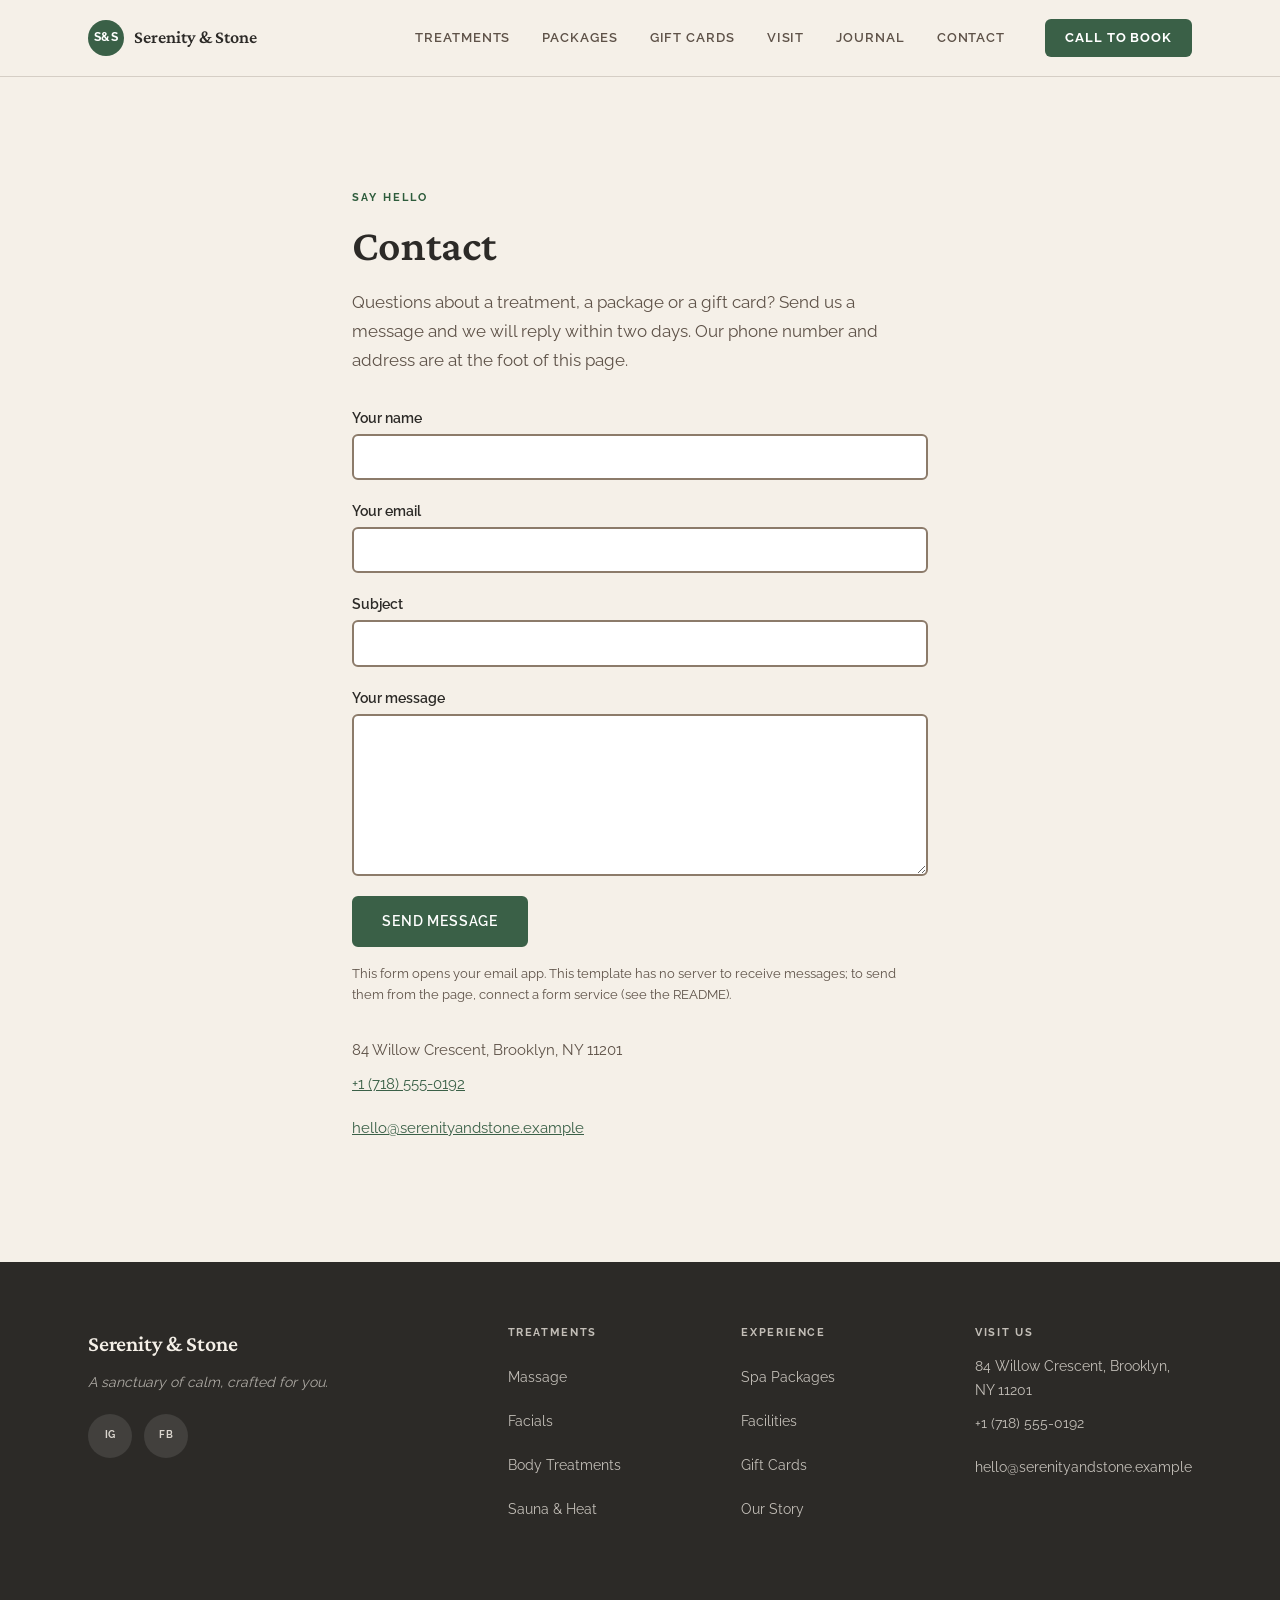
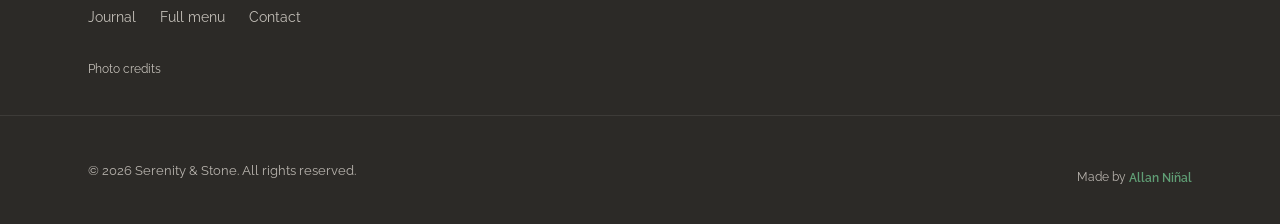
==== contact/index.html @ 5a9118f3 "Eucalyptus HTML edition 1.0.0 Co-Authored-By: Claude Sonnet 5.5 <noreply@anthropic.com> Claude-Sessi" ====
<!DOCTYPE html><html lang="en" class="scroll-smooth"> <head><meta charset="utf-8"><meta name="viewport" content="width=device-width, initial-scale=1, viewport-fit=cover"><meta name="theme-color" content="#7A9E87"><title>Contact — Serenity &amp; Stone</title><meta name="description" content="Write to Serenity &#38; Stone: a treatment, a package or a gift card."><link rel="canonical" href="https://example.com/contact/"><meta name="robots" content="index, follow"><meta name="author" content="Serenity &#38; Stone"><!-- Open Graph --><meta property="og:title" content="Contact — Serenity &#38; Stone"><meta property="og:description" content="Write to Serenity &#38; Stone: a treatment, a package or a gift card."><meta property="og:url" content="https://example.com/contact/"><meta property="og:type" content="website"><meta property="og:site_name" content="Serenity &#38; Stone — Day Spa, Brooklyn NY"><meta property="og:locale" content="en_US"><meta property="og:image" content="https://example.com/og-image.png"><meta property="og:image:type" content="image/png"><meta property="og:image:width" content="1200"><meta property="og:image:height" content="630"><meta property="og:image:alt" content="Serenity &#38; Stone — Day Spa, Brooklyn NY"><!-- Twitter / X --><meta name="twitter:card" content="summary_large_image"><meta name="twitter:title" content="Contact — Serenity &#38; Stone"><meta name="twitter:description" content="Write to Serenity &#38; Stone: a treatment, a package or a gift card."><meta name="twitter:image" content="https://example.com/og-image.png"><link rel="icon" href="../favicon.svg" type="image/svg+xml"><link rel="apple-touch-icon" href="../favicon.svg"><script type="application/ld+json">{"@context":"https://schema.org","@type":["HealthAndBeautyBusiness","DaySpa"],"name":"Serenity & Stone","description":"A luxury day spa in Brooklyn: massage, facials, body treatments, infrared sauna and bespoke packages. Book your retreat by phone or email.","url":"https://example.com/","telephone":"+1 (718) 555-0192","email":"hello@serenityandstone.example","address":{"@type":"PostalAddress","streetAddress":"84 Willow Crescent","addressLocality":"Brooklyn","addressRegion":"NY","postalCode":"11201","addressCountry":"US"},"openingHoursSpecification":[{"@type":"OpeningHoursSpecification","dayOfWeek":["Tuesday","Wednesday"],"opens":"09:00","closes":"19:00"},{"@type":"OpeningHoursSpecification","dayOfWeek":["Thursday","Friday"],"opens":"09:00","closes":"20:00"},{"@type":"OpeningHoursSpecification","dayOfWeek":"Saturday","opens":"08:00","closes":"19:00"},{"@type":"OpeningHoursSpecification","dayOfWeek":"Sunday","opens":"09:00","closes":"18:00"}],"priceRange":"$$$","image":"https://example.com/og-image.png","sameAs":["https://www.instagram.com/","https://www.facebook.com/"]}</script><script type="application/ld+json">{"@context":"https://schema.org","@type":"Service","provider":{"@type":"DaySpa","name":"Serenity & Stone","url":"https://example.com/"},"serviceType":"Day Spa Services","hasOfferCatalog":{"@type":"OfferCatalog","name":"Spa Treatments & Packages","itemListElement":[{"@type":"OfferCatalog","name":"Massage","itemListElement":[{"@type":"Offer","itemOffered":{"@type":"Service","name":"Hot Stone Massage"},"price":"155","priceCurrency":"USD"},{"@type":"Offer","itemOffered":{"@type":"Service","name":"Couples Massage"},"price":"220","priceCurrency":"USD"}]},{"@type":"OfferCatalog","name":"Facials","itemListElement":[{"@type":"Offer","itemOffered":{"@type":"Service","name":"Signature Glow Facial"},"price":"115","priceCurrency":"USD"}]}]}}</script><script type="application/ld+json">{"@context":"https://schema.org","@type":"BreadcrumbList","itemListElement":[{"@type":"ListItem","position":1,"name":"Home","item":"https://example.com/"},{"@type":"ListItem","position":2,"name":"Contact","item":"https://example.com/contact/"}]}</script><link rel="stylesheet" href="../assets/index.DWOduGTS.css"></head> <body class="min-h-screen flex flex-col antialiased"> <header class="site-header" role="banner"> <div class="container-x header-inner"> <a href="../index.html" class="logo" aria-label="Serenity &#38; Stone — home"> <span class="logo-mark" aria-hidden="true">S&S</span> <span class="logo-name">Serenity &amp; Stone</span> </a> <nav aria-label="Main navigation" class="main-nav"> <ul role="list" class="nav-list"> <li> <a href="../index.html#treatments" class="nav-link">Treatments</a> </li><li> <a href="../index.html#packages" class="nav-link">Packages</a> </li><li> <a href="../index.html#gift-cards" class="nav-link">Gift Cards</a> </li><li> <a href="../index.html#location" class="nav-link">Visit</a> </li><li> <a href="../journal/index.html" class="nav-link">Journal</a> </li><li> <a href="./index.html" class="nav-link">Contact</a> </li> </ul> </nav> <a href="tel:+17185550192" class="btn-book">Call to Book</a> <!-- Phone: menu (no JavaScript) --> <details class="mobile-menu"> <summary aria-label="Menu">Menu</summary> <nav aria-label="Mobile navigation"> <a href="../index.html#treatments">Treatments</a><a href="../index.html#packages">Packages</a><a href="../index.html#gift-cards">Gift Cards</a><a href="../index.html#location">Visit</a><a href="../journal/index.html">Journal</a><a href="./index.html">Contact</a> <a href="tel:+17185550192" class="mobile-menu__cta">Call to Book</a> </nav> </details> </div> </header> <main id="main-content" class="flex-1" tabindex="-1">  <section class="section-pad" aria-labelledby="contact-heading"> <div class="container-x page-narrow"> <p class="eyebrow" style="margin-bottom:0.75rem;">Say hello</p> <h1 id="contact-heading" class="section-title" style="text-align:left;">Contact</h1> <p class="page-lede">Questions about a treatment, a package or a gift card? Send us a message and we will reply within two days. Our phone number and address are at the foot of this page.</p> <!--
        No back end. This form opens the visitor's email app, addressed to the
        address below. To send messages from the page itself, point `action` at a
        form service (Formspree, Formspark, Web3Forms, Netlify Forms...), remove
        enctype, and set method="post" as that service describes.
      --> <form action="mailto:hello@serenityandstone.example" method="post" enctype="text/plain" class="contact-form"> <label>Your name
<input type="text" name="name" required autocomplete="name" class="field"> </label> <label>Your email
<input type="email" name="email" required autocomplete="email" class="field"> </label> <label>Subject
<input type="text" name="subject" class="field"> </label> <label>Your message
<textarea name="message" rows="6" required class="field"></textarea> </label> <div><button type="submit" class="btn-primary">Send message</button></div> </form> <p class="page-note">
This form opens your email app. This template has no server to receive messages; to send them from the page, connect a form service (see the README).
</p> <address class="not-italic page-address"> 84 Willow Crescent, Brooklyn, NY 11201<br> <a href="tel:+17185550192" class="contact-link">+1 (718) 555-0192</a><br> <a href="mailto:hello@serenityandstone.example" class="contact-link">hello@serenityandstone.example</a> </address> </div> </section>  </main> <footer class="site-footer" role="contentinfo" data-astro-cid-gcn2mc3v> <div class="container-x footer-inner" data-astro-cid-gcn2mc3v> <div class="footer-brand" data-astro-cid-gcn2mc3v> <a href="../index.html" class="footer-logo" aria-label="Serenity &#38; Stone — home" data-astro-cid-gcn2mc3v> Serenity &amp; Stone </a> <p class="footer-tagline" data-astro-cid-gcn2mc3v>A sanctuary of calm, crafted for you.</p> <div class="footer-social" data-astro-cid-gcn2mc3v> <a href="https://www.instagram.com/" target="_blank" rel="noopener noreferrer" class="social-link" data-astro-cid-gcn2mc3v> <span aria-hidden="true" data-astro-cid-gcn2mc3v>IG</span> <span class="visually-hidden" data-astro-cid-gcn2mc3v>Instagram</span> </a> <a href="https://www.facebook.com/" target="_blank" rel="noopener noreferrer" class="social-link" data-astro-cid-gcn2mc3v> <span aria-hidden="true" data-astro-cid-gcn2mc3v>FB</span> <span class="visually-hidden" data-astro-cid-gcn2mc3v>Facebook</span> </a> </div> </div> <div class="footer-col" data-astro-cid-gcn2mc3v> <h2 class="footer-col-title" data-astro-cid-gcn2mc3v>Treatments</h2> <ul role="list" class="footer-links" data-astro-cid-gcn2mc3v> <li data-astro-cid-gcn2mc3v><a href="../index.html#treatments" class="footer-link" data-astro-cid-gcn2mc3v>Massage</a></li> <li data-astro-cid-gcn2mc3v><a href="../index.html#treatments" class="footer-link" data-astro-cid-gcn2mc3v>Facials</a></li> <li data-astro-cid-gcn2mc3v><a href="../index.html#treatments" class="footer-link" data-astro-cid-gcn2mc3v>Body Treatments</a></li> <li data-astro-cid-gcn2mc3v><a href="../index.html#treatments" class="footer-link" data-astro-cid-gcn2mc3v>Sauna &amp; Heat</a></li> </ul> </div> <div class="footer-col" data-astro-cid-gcn2mc3v> <h2 class="footer-col-title" data-astro-cid-gcn2mc3v>Experience</h2> <ul role="list" class="footer-links" data-astro-cid-gcn2mc3v> <li data-astro-cid-gcn2mc3v><a href="../index.html#packages" class="footer-link" data-astro-cid-gcn2mc3v>Spa Packages</a></li> <li data-astro-cid-gcn2mc3v><a href="../index.html#facilities" class="footer-link" data-astro-cid-gcn2mc3v>Facilities</a></li> <li data-astro-cid-gcn2mc3v><a href="../index.html#gift-cards" class="footer-link" data-astro-cid-gcn2mc3v>Gift Cards</a></li> <li data-astro-cid-gcn2mc3v><a href="../index.html#about" class="footer-link" data-astro-cid-gcn2mc3v>Our Story</a></li> </ul> </div> <div class="footer-col" data-astro-cid-gcn2mc3v> <h2 class="footer-col-title" data-astro-cid-gcn2mc3v>Visit Us</h2> <address class="footer-address not-italic" data-astro-cid-gcn2mc3v> <p data-astro-cid-gcn2mc3v>84 Willow Crescent, Brooklyn, NY 11201</p> <p class="mt-1" data-astro-cid-gcn2mc3v> <a href="tel:+17185550192" class="footer-link" data-astro-cid-gcn2mc3v>+1 (718) 555-0192</a> </p> <p class="mt-1" data-astro-cid-gcn2mc3v> <a href="mailto:hello@serenityandstone.example" class="footer-link" data-astro-cid-gcn2mc3v>hello@serenityandstone.example</a> </p> </address> </div> </div> <div class="container-x" data-astro-cid-gcn2mc3v> <nav aria-label="Pages" class="footer-pages" data-astro-cid-gcn2mc3v> <a href="../journal/index.html" class="footer-link" data-astro-cid-gcn2mc3v>Journal</a> <a href="../menu/index.html" class="footer-link" data-astro-cid-gcn2mc3v>Full menu</a> <a href="./index.html" class="footer-link" data-astro-cid-gcn2mc3v>Contact</a> </nav> <!-- Photo credits. Required while you use the demo photos (Unsplash asks for
         the photographer and a link). Delete this whole <details> block once you
         have replaced the photos with your own. --> <details class="photo-credits" data-photo-credits data-astro-cid-gcn2mc3v> <summary data-astro-cid-gcn2mc3v>Photo credits</summary> <p data-astro-cid-gcn2mc3v>
Demo photographs from <a href="https://unsplash.com/?utm_source=allanninal_dev&utm_medium=referral" data-astro-cid-gcn2mc3v>Unsplash</a>. Replace them, and these credits, with your own before launch.
</p> <ul data-astro-cid-gcn2mc3v> <li data-astro-cid-gcn2mc3v>Spa hero: Photo by <a href="https://unsplash.com/@bethbapchurch?utm_source=allanninal_dev&utm_medium=referral" data-astro-cid-gcn2mc3v>BBC Creative</a> on <a href="https://unsplash.com/photos/h50G_jXgexY?utm_source=allanninal_dev&utm_medium=referral" data-astro-cid-gcn2mc3v>Unsplash</a></li><li data-astro-cid-gcn2mc3v>Massage: Photo by <a href="https://unsplash.com/@jakubklucky?utm_source=allanninal_dev&utm_medium=referral" data-astro-cid-gcn2mc3v>Jakub Klucký</a> on <a href="https://unsplash.com/photos/7yeqemd-p90?utm_source=allanninal_dev&utm_medium=referral" data-astro-cid-gcn2mc3v>Unsplash</a></li><li data-astro-cid-gcn2mc3v>Facials: Photo by <a href="https://unsplash.com/@just_me_again?utm_source=allanninal_dev&utm_medium=referral" data-astro-cid-gcn2mc3v>Adrian Motroc</a> on <a href="https://unsplash.com/photos/87InWldRhgs?utm_source=allanninal_dev&utm_medium=referral" data-astro-cid-gcn2mc3v>Unsplash</a></li><li data-astro-cid-gcn2mc3v>Sauna: Photo by <a href="https://unsplash.com/@huumsauna?utm_source=allanninal_dev&utm_medium=referral" data-astro-cid-gcn2mc3v>HUUM</a> on <a href="https://unsplash.com/photos/hgOUf_hY4ok?utm_source=allanninal_dev&utm_medium=referral" data-astro-cid-gcn2mc3v>Unsplash</a></li> </ul> </details> </div> <div class="footer-bottom" data-astro-cid-gcn2mc3v> <div class="container-x footer-bottom-inner" data-astro-cid-gcn2mc3v> <p data-astro-cid-gcn2mc3v>&copy; 2026 Serenity &amp; Stone. All rights reserved.</p>  <p class="maker-credit" data-maker-credit="1" data-astro-cid-gcn2mc3v>Made by <a style="display:inline-flex;align-items:center;min-height:44px;" href="https://www.linkedin.com/in/allanninal/" data-maker-credit="1" target="_blank" rel="noopener noreferrer" data-astro-cid-gcn2mc3v>Allan Ni&ntilde;al</a></p> </div> </div> </footer>   </body></html>
---- assets/index.DWOduGTS.css ----
@font-face{font-family:Raleway Variable;font-style:normal;font-display:swap;font-weight:100 900;src:url(./raleway-cyrillic-ext-wght-normal.Dc5xu4We.woff2) format("woff2-variations");unicode-range:U+0460-052F,U+1C80-1C8A,U+20B4,U+2DE0-2DFF,U+A640-A69F,U+FE2E-FE2F}@font-face{font-family:Raleway Variable;font-style:normal;font-display:swap;font-weight:100 900;src:url(./raleway-cyrillic-wght-normal.B0Yo_ULV.woff2) format("woff2-variations");unicode-range:U+0301,U+0400-045F,U+0490-0491,U+04B0-04B1,U+2116}@font-face{font-family:Raleway Variable;font-style:normal;font-display:swap;font-weight:100 900;src:url(./raleway-vietnamese-wght-normal.wikBsL6_.woff2) format("woff2-variations");unicode-range:U+0102-0103,U+0110-0111,U+0128-0129,U+0168-0169,U+01A0-01A1,U+01AF-01B0,U+0300-0301,U+0303-0304,U+0308-0309,U+0323,U+0329,U+1EA0-1EF9,U+20AB}@font-face{font-family:Raleway Variable;font-style:normal;font-display:swap;font-weight:100 900;src:url(./raleway-latin-ext-wght-normal.CwtNDoQR.woff2) format("woff2-variations");unicode-range:U+0100-02BA,U+02BD-02C5,U+02C7-02CC,U+02CE-02D7,U+02DD-02FF,U+0304,U+0308,U+0329,U+1D00-1DBF,U+1E00-1E9F,U+1EF2-1EFF,U+2020,U+20A0-20AB,U+20AD-20C0,U+2113,U+2C60-2C7F,U+A720-A7FF}@font-face{font-family:Raleway Variable;font-style:normal;font-display:swap;font-weight:100 900;src:url(./raleway-latin-wght-normal.CSF1BaNN.woff2) format("woff2-variations");unicode-range:U+0000-00FF,U+0131,U+0152-0153,U+02BB-02BC,U+02C6,U+02DA,U+02DC,U+0304,U+0308,U+0329,U+2000-206F,U+20AC,U+2122,U+2191,U+2193,U+2212,U+2215,U+FEFF,U+FFFD}@font-face{font-family:Crimson Pro;font-style:normal;font-display:swap;font-weight:400;src:url(./crimson-pro-vietnamese-400-normal.C3m3Wqkz.woff2) format("woff2"),url(./crimson-pro-vietnamese-400-normal.CEHt5KbE.woff) format("woff");unicode-range:U+0102-0103,U+0110-0111,U+0128-0129,U+0168-0169,U+01A0-01A1,U+01AF-01B0,U+0300-0301,U+0303-0304,U+0308-0309,U+0323,U+0329,U+1EA0-1EF9,U+20AB}@font-face{font-family:Crimson Pro;font-style:normal;font-display:swap;font-weight:400;src:url(./crimson-pro-latin-ext-400-normal.B3ID4PT2.woff2) format("woff2"),url(./crimson-pro-latin-ext-400-normal.BWiDT69a.woff) format("woff");unicode-range:U+0100-02BA,U+02BD-02C5,U+02C7-02CC,U+02CE-02D7,U+02DD-02FF,U+0304,U+0308,U+0329,U+1D00-1DBF,U+1E00-1E9F,U+1EF2-1EFF,U+2020,U+20A0-20AB,U+20AD-20C0,U+2113,U+2C60-2C7F,U+A720-A7FF}@font-face{font-family:Crimson Pro;font-style:normal;font-display:swap;font-weight:400;src:url(./crimson-pro-latin-400-normal.B4SlG4wx.woff2) format("woff2"),url(./crimson-pro-latin-400-normal.BzhyrSeK.woff) format("woff");unicode-range:U+0000-00FF,U+0131,U+0152-0153,U+02BB-02BC,U+02C6,U+02DA,U+02DC,U+0304,U+0308,U+0329,U+2000-206F,U+20AC,U+2122,U+2191,U+2193,U+2212,U+2215,U+FEFF,U+FFFD}@font-face{font-family:Crimson Pro;font-style:italic;font-display:swap;font-weight:400;src:url(./crimson-pro-vietnamese-400-italic.NXtqStND.woff2) format("woff2"),url(./crimson-pro-vietnamese-400-italic.XRYdg6KH.woff) format("woff");unicode-range:U+0102-0103,U+0110-0111,U+0128-0129,U+0168-0169,U+01A0-01A1,U+01AF-01B0,U+0300-0301,U+0303-0304,U+0308-0309,U+0323,U+0329,U+1EA0-1EF9,U+20AB}@font-face{font-family:Crimson Pro;font-style:italic;font-display:swap;font-weight:400;src:url(./crimson-pro-latin-ext-400-italic.C6Jf9c7d.woff2) format("woff2"),url(./crimson-pro-latin-ext-400-italic.DuC2towc.woff) format("woff");unicode-range:U+0100-02BA,U+02BD-02C5,U+02C7-02CC,U+02CE-02D7,U+02DD-02FF,U+0304,U+0308,U+0329,U+1D00-1DBF,U+1E00-1E9F,U+1EF2-1EFF,U+2020,U+20A0-20AB,U+20AD-20C0,U+2113,U+2C60-2C7F,U+A720-A7FF}@font-face{font-family:Crimson Pro;font-style:italic;font-display:swap;font-weight:400;src:url(./crimson-pro-latin-400-italic.BJbyz_Tg.woff2) format("woff2"),url(./crimson-pro-latin-400-italic.iL-nM4zC.woff) format("woff");unicode-range:U+0000-00FF,U+0131,U+0152-0153,U+02BB-02BC,U+02C6,U+02DA,U+02DC,U+0304,U+0308,U+0329,U+2000-206F,U+20AC,U+2122,U+2191,U+2193,U+2212,U+2215,U+FEFF,U+FFFD}@font-face{font-family:Crimson Pro;font-style:normal;font-display:swap;font-weight:600;src:url(./crimson-pro-vietnamese-600-normal.BD5z241x.woff2) format("woff2"),url(./crimson-pro-vietnamese-600-normal.WXpto_XS.woff) format("woff");unicode-range:U+0102-0103,U+0110-0111,U+0128-0129,U+0168-0169,U+01A0-01A1,U+01AF-01B0,U+0300-0301,U+0303-0304,U+0308-0309,U+0323,U+0329,U+1EA0-1EF9,U+20AB}@font-face{font-family:Crimson Pro;font-style:normal;font-display:swap;font-weight:600;src:url(./crimson-pro-latin-ext-600-normal.DTIcmTiA.woff2) format("woff2"),url(./crimson-pro-latin-ext-600-normal.ChXPf8Fx.woff) format("woff");unicode-range:U+0100-02BA,U+02BD-02C5,U+02C7-02CC,U+02CE-02D7,U+02DD-02FF,U+0304,U+0308,U+0329,U+1D00-1DBF,U+1E00-1E9F,U+1EF2-1EFF,U+2020,U+20A0-20AB,U+20AD-20C0,U+2113,U+2C60-2C7F,U+A720-A7FF}@font-face{font-family:Crimson Pro;font-style:normal;font-display:swap;font-weight:600;src:url(./crimson-pro-latin-600-normal.vJ8oEdKU.woff2) format("woff2"),url(./crimson-pro-latin-600-normal.Ca4fy0Cf.woff) format("woff");unicode-range:U+0000-00FF,U+0131,U+0152-0153,U+02BB-02BC,U+02C6,U+02DA,U+02DC,U+0304,U+0308,U+0329,U+2000-206F,U+20AC,U+2122,U+2191,U+2193,U+2212,U+2215,U+FEFF,U+FFFD}*,:before,:after{--tw-border-spacing-x: 0;--tw-border-spacing-y: 0;--tw-translate-x: 0;--tw-translate-y: 0;--tw-rotate: 0;--tw-skew-x: 0;--tw-skew-y: 0;--tw-scale-x: 1;--tw-scale-y: 1;--tw-pan-x: ;--tw-pan-y: ;--tw-pinch-zoom: ;--tw-scroll-snap-strictness: proximity;--tw-gradient-from-position: ;--tw-gradient-via-position: ;--tw-gradient-to-position: ;--tw-ordinal: ;--tw-slashed-zero: ;--tw-numeric-figure: ;--tw-numeric-spacing: ;--tw-numeric-fraction: ;--tw-ring-inset: ;--tw-ring-offset-width: 0px;--tw-ring-offset-color: #fff;--tw-ring-color: rgb(59 130 246 / .5);--tw-ring-offset-shadow: 0 0 #0000;--tw-ring-shadow: 0 0 #0000;--tw-shadow: 0 0 #0000;--tw-shadow-colored: 0 0 #0000;--tw-blur: ;--tw-brightness: ;--tw-contrast: ;--tw-grayscale: ;--tw-hue-rotate: ;--tw-invert: ;--tw-saturate: ;--tw-sepia: ;--tw-drop-shadow: ;--tw-backdrop-blur: ;--tw-backdrop-brightness: ;--tw-backdrop-contrast: ;--tw-backdrop-grayscale: ;--tw-backdrop-hue-rotate: ;--tw-backdrop-invert: ;--tw-backdrop-opacity: ;--tw-backdrop-saturate: ;--tw-backdrop-sepia: ;--tw-contain-size: ;--tw-contain-layout: ;--tw-contain-paint: ;--tw-contain-style: }::backdrop{--tw-border-spacing-x: 0;--tw-border-spacing-y: 0;--tw-translate-x: 0;--tw-translate-y: 0;--tw-rotate: 0;--tw-skew-x: 0;--tw-skew-y: 0;--tw-scale-x: 1;--tw-scale-y: 1;--tw-pan-x: ;--tw-pan-y: ;--tw-pinch-zoom: ;--tw-scroll-snap-strictness: proximity;--tw-gradient-from-position: ;--tw-gradient-via-position: ;--tw-gradient-to-position: ;--tw-ordinal: ;--tw-slashed-zero: ;--tw-numeric-figure: ;--tw-numeric-spacing: ;--tw-numeric-fraction: ;--tw-ring-inset: ;--tw-ring-offset-width: 0px;--tw-ring-offset-color: #fff;--tw-ring-color: rgb(59 130 246 / .5);--tw-ring-offset-shadow: 0 0 #0000;--tw-ring-shadow: 0 0 #0000;--tw-shadow: 0 0 #0000;--tw-shadow-colored: 0 0 #0000;--tw-blur: ;--tw-brightness: ;--tw-contrast: ;--tw-grayscale: ;--tw-hue-rotate: ;--tw-invert: ;--tw-saturate: ;--tw-sepia: ;--tw-drop-shadow: ;--tw-backdrop-blur: ;--tw-backdrop-brightness: ;--tw-backdrop-contrast: ;--tw-backdrop-grayscale: ;--tw-backdrop-hue-rotate: ;--tw-backdrop-invert: ;--tw-backdrop-opacity: ;--tw-backdrop-saturate: ;--tw-backdrop-sepia: ;--tw-contain-size: ;--tw-contain-layout: ;--tw-contain-paint: ;--tw-contain-style: }*,:before,:after{box-sizing:border-box;border-width:0;border-style:solid;border-color:#e5e7eb}:before,:after{--tw-content: ""}html,:host{line-height:1.5;-webkit-text-size-adjust:100%;-moz-tab-size:4;-o-tab-size:4;tab-size:4;font-family:Raleway Variable,Raleway,system-ui,sans-serif;font-feature-settings:normal;font-variation-settings:normal;-webkit-tap-highlight-color:transparent}body{margin:0;line-height:inherit}hr{height:0;color:inherit;border-top-width:1px}abbr:where([title]){-webkit-text-decoration:underline dotted;text-decoration:underline dotted}h1,h2,h3,h4,h5,h6{font-size:inherit;font-weight:inherit}a{color:inherit;text-decoration:inherit}b,strong{font-weight:bolder}code,kbd,samp,pre{font-family:ui-monospace,SFMono-Regular,Menlo,Monaco,Consolas,Liberation Mono,Courier New,monospace;font-feature-settings:normal;font-variation-settings:normal;font-size:1em}small{font-size:80%}sub,sup{font-size:75%;line-height:0;position:relative;vertical-align:baseline}sub{bottom:-.25em}sup{top:-.5em}table{text-indent:0;border-color:inherit;border-collapse:collapse}button,input,optgroup,select,textarea{font-family:inherit;font-feature-settings:inherit;font-variation-settings:inherit;font-size:100%;font-weight:inherit;line-height:inherit;letter-spacing:inherit;color:inherit;margin:0;padding:0}button,select{text-transform:none}button,input:where([type=button]),input:where([type=reset]),input:where([type=submit]){-webkit-appearance:button;background-color:transparent;background-image:none}:-moz-focusring{outline:auto}:-moz-ui-invalid{box-shadow:none}progress{vertical-align:baseline}::-webkit-inner-spin-button,::-webkit-outer-spin-button{height:auto}[type=search]{-webkit-appearance:textfield;outline-offset:-2px}::-webkit-search-decoration{-webkit-appearance:none}::-webkit-file-upload-button{-webkit-appearance:button;font:inherit}summary{display:list-item}blockquote,dl,dd,h1,h2,h3,h4,h5,h6,hr,figure,p,pre{margin:0}fieldset{margin:0;padding:0}legend{padding:0}ol,ul,menu{list-style:none;margin:0;padding:0}dialog{padding:0}textarea{resize:vertical}input::-moz-placeholder,textarea::-moz-placeholder{opacity:1;color:#9ca3af}input::placeholder,textarea::placeholder{opacity:1;color:#9ca3af}button,[role=button]{cursor:pointer}:disabled{cursor:default}img,svg,video,canvas,audio,iframe,embed,object{display:block;vertical-align:middle}img,video{max-width:100%;height:auto}[hidden]:where(:not([hidden=until-found])){display:none}.absolute{position:absolute}.relative{position:relative}.mt-1{margin-top:.25rem}.block{display:block}.inline{display:inline}.flex{display:flex}.inline-flex{display:inline-flex}.table{display:table}.grid{display:grid}.min-h-screen{min-height:100vh}.flex-1{flex:1 1 0%}.transform{transform:translate(var(--tw-translate-x),var(--tw-translate-y)) rotate(var(--tw-rotate)) skew(var(--tw-skew-x)) skewY(var(--tw-skew-y)) scaleX(var(--tw-scale-x)) scaleY(var(--tw-scale-y))}.flex-col{flex-direction:column}.flex-wrap{flex-wrap:wrap}.items-center{align-items:center}.gap-1\.5{gap:.375rem}.gap-2{gap:.5rem}.gap-3{gap:.75rem}.scroll-smooth{scroll-behavior:smooth}.px-3{padding-left:.75rem;padding-right:.75rem}.py-2{padding-top:.5rem;padding-bottom:.5rem}.py-5{padding-top:1.25rem;padding-bottom:1.25rem}.text-sm{font-size:.875rem;line-height:1.25rem}.not-italic{font-style:normal}.underline{text-decoration-line:underline}.antialiased{-webkit-font-smoothing:antialiased;-moz-osx-font-smoothing:grayscale}.filter{filter:var(--tw-blur) var(--tw-brightness) var(--tw-contrast) var(--tw-grayscale) var(--tw-hue-rotate) var(--tw-invert) var(--tw-saturate) var(--tw-sepia) var(--tw-drop-shadow)}:root{--color-bg: #F5F0E8;--color-bg-alt: #EAE3D8;--color-surface: #FFFFFF;--color-surface-2: #F0EBE3;--color-sage: #7A9E87;--color-sage-dark: #3A6047;--color-sage-light: #A8C4AE;--color-stone: #8C7B6A;--color-clay: #C4A882;--color-mist: #D8E5DC;--color-charcoal: #2C2A27;--color-text: #2C2A27;--color-text-muted: #5E5248;--color-border: #D5CEC5;--color-accent: #3A6047;--color-accent-dark: #2E5C3C;--font-serif: "Crimson Pro", Georgia, serif;--font-sans: "Raleway Variable", "Raleway", system-ui, sans-serif;--radius-sm: .375rem;--radius-md: .75rem;--radius-lg: 1.25rem;--shadow-sm: 0 1px 3px rgba(0,0,0,.08);--shadow-md: 0 4px 16px rgba(0,0,0,.1)}*,*:before,*:after{box-sizing:border-box}html{font-size:16px;scroll-behavior:smooth}body{background-color:var(--color-bg);color:var(--color-text);font-family:var(--font-sans);font-weight:400;line-height:1.65;-webkit-font-smoothing:antialiased}h1,h2,h3,h4,h5,h6{font-family:var(--font-serif);font-weight:600;line-height:1.2;color:var(--color-charcoal)}p,li{font-family:var(--font-sans)}.eyebrow,.label-eyebrow{font-family:var(--font-sans);font-size:.6875rem;font-weight:700;letter-spacing:.18em;text-transform:uppercase;color:#2e5c3c}.container-x{width:100%;max-width:1200px;margin-inline:auto;padding-inline:1.25rem}@media (min-width: 768px){.container-x{padding-inline:2.5rem}}@media (min-width: 1280px){.container-x{padding-inline:3rem}}.section-pad{padding-block:5rem}@media (min-width: 768px){.section-pad{padding-block:7rem}}.btn-primary{display:inline-flex;align-items:center;gap:.5rem;padding:.75rem 1.75rem;background-color:var(--color-sage-dark);color:#fff;font-family:var(--font-sans);font-size:.875rem;font-weight:600;letter-spacing:.06em;text-transform:uppercase;text-decoration:none;border:2px solid var(--color-sage-dark);border-radius:var(--radius-sm);transition:background-color .2s,border-color .2s,color .2s;cursor:pointer}.btn-primary:hover,.btn-primary:focus-visible{background-color:var(--color-accent-dark);border-color:var(--color-accent-dark)}.btn-ghost{display:inline-flex;align-items:center;gap:.5rem;padding:.75rem 1.75rem;background-color:transparent;color:var(--color-sage-dark);font-family:var(--font-sans);font-size:.875rem;font-weight:600;letter-spacing:.06em;text-transform:uppercase;text-decoration:none;border:2px solid var(--color-sage-dark);border-radius:var(--radius-sm);transition:background-color .2s,color .2s;cursor:pointer}.btn-ghost:hover,.btn-ghost:focus-visible{background-color:var(--color-sage-dark);color:#fff}:focus-visible{outline:2px solid var(--color-sage-dark);outline-offset:3px}.site-header{position:sticky;top:0;z-index:100;background-color:#f5f0e8f2;backdrop-filter:blur(10px);border-bottom:1px solid var(--color-border)}.header-inner{display:flex;align-items:center;gap:1.5rem;padding-block:1rem}.logo{display:flex;align-items:center;gap:.625rem;text-decoration:none;flex-shrink:0}.logo-mark{width:2.25rem;height:2.25rem;display:inline-flex;align-items:center;justify-content:center;background-color:var(--color-sage-dark);color:#fff;font-family:var(--font-sans);font-size:.75rem;font-weight:700;letter-spacing:.05em;border-radius:50%;flex-shrink:0}.logo-name{font-family:var(--font-serif);font-size:1.125rem;font-weight:600;color:var(--color-charcoal);white-space:nowrap}.main-nav{margin-left:auto;display:none}@media (min-width: 900px){.main-nav{display:block}}.nav-list{list-style:none;margin:0;padding:0;display:flex;gap:2rem;align-items:center}.nav-link{font-family:var(--font-sans);font-size:.8125rem;font-weight:600;letter-spacing:.07em;text-transform:uppercase;color:var(--color-text-muted);text-decoration:none;transition:color .2s;padding-block:.5rem;display:inline-block;min-height:2.75rem;display:inline-flex;align-items:center}.nav-link:hover{color:var(--color-sage-dark)}.btn-book{display:none;padding:.5rem 1.25rem;background-color:var(--color-sage-dark);color:#fff;font-family:var(--font-sans);font-size:.8125rem;font-weight:700;letter-spacing:.07em;text-transform:uppercase;text-decoration:none;border-radius:var(--radius-sm);transition:background-color .2s;margin-left:1rem;white-space:nowrap}.btn-book:hover{background-color:var(--color-sage-dark)}@media (min-width: 900px){.btn-book{display:inline-flex;align-items:center}}.mobile-menu{margin-left:auto}@media (min-width: 900px){.mobile-menu{display:none}}.mobile-menu summary{min-height:2.75rem;display:inline-flex;align-items:center;padding:0 1rem;font-family:var(--font-sans);font-size:.8125rem;font-weight:700;letter-spacing:.07em;text-transform:uppercase;color:var(--color-charcoal);cursor:pointer;list-style:none;border:2px solid var(--color-sage-dark);border-radius:var(--radius-sm)}.mobile-menu summary::-webkit-details-marker{display:none}.mobile-menu nav{position:absolute;left:0;right:0;top:100%;display:grid;padding:.5rem 0;background-color:var(--color-bg);border-bottom:1px solid var(--color-border);box-shadow:0 8px 16px #2c2a2714}.mobile-menu nav a{min-height:2.75rem;display:flex;align-items:center;padding:0 1.5rem;font-family:var(--font-sans);font-size:1rem;font-weight:600;color:var(--color-text);text-decoration:none}.mobile-menu nav a.mobile-menu__cta{color:var(--color-sage-dark);font-weight:700}.contact-link{display:inline-flex;align-items:center;min-height:2.75rem;color:var(--color-accent);text-decoration:underline}.gift-order-note{margin-top:1rem;font-size:.875rem;color:#b8c4bb}.site-footer{background-color:var(--color-charcoal);color:#f5f0e8d9;padding-top:4rem}.footer-inner{display:grid;grid-template-columns:1fr;gap:3rem;padding-bottom:4rem}@media (min-width: 640px){.footer-inner{grid-template-columns:1fr 1fr}}@media (min-width: 1024px){.footer-inner{grid-template-columns:2fr 1fr 1fr 1fr}}.footer-logo{font-family:var(--font-serif);font-size:1.375rem;font-weight:600;color:#f5f0e8;text-decoration:none;display:block;margin-bottom:.5rem}.footer-tagline{font-family:var(--font-sans);font-size:.875rem;color:#f5f0e8a6;font-style:italic;margin-bottom:1.25rem}.footer-social{display:flex;gap:.75rem}.social-link{display:inline-flex;align-items:center;justify-content:center;width:2.75rem;height:2.75rem;background-color:#ffffff1a;color:#f5f0e8d9;font-family:var(--font-sans);font-size:.625rem;font-weight:700;letter-spacing:.05em;text-decoration:none;border-radius:50%;transition:background-color .2s}.social-link:hover{background-color:var(--color-sage)}.footer-col-title{font-family:var(--font-sans);font-size:.6875rem;font-weight:700;letter-spacing:.15em;text-transform:uppercase;color:#f5f0e8bf;margin-bottom:1rem}.footer-links{list-style:none;margin:0;padding:0;display:flex;flex-direction:column}.footer-link{display:inline-flex;align-items:center;min-height:2.75rem;font-family:var(--font-sans);font-size:.875rem;color:#f5f0e8bf;text-decoration:none;transition:color .2s}.footer-link:hover{color:var(--color-sage-light)}.footer-address{font-size:.875rem}.footer-address p{color:#f5f0e8bf;margin:0}.footer-bottom{border-top:1px solid rgba(255,255,255,.08);padding-block:1.5rem}.footer-bottom-inner{display:flex;flex-wrap:wrap;gap:.5rem 2rem;align-items:center;justify-content:space-between;font-size:.8125rem;color:#f5f0e8b3}.footer-pages{display:flex;flex-wrap:wrap;gap:0 1.5rem;padding-bottom:.5rem}.photo-credits{padding-bottom:1.5rem;font-size:.75rem;color:#f5f0e8bf}.photo-credits summary{cursor:pointer;min-height:2.75rem;display:flex;align-items:center}.photo-credits p{margin:.5rem 0}.photo-credits ul{margin:.5rem 0 0;padding:0;list-style:none;display:grid;gap:.25rem}.photo-credits a{text-decoration:underline;color:inherit}.hero{position:relative;min-height:88vh;display:flex;align-items:center;background-color:var(--color-mist);overflow:hidden}.hero-bg-pattern{position:absolute;inset:0;background-image:radial-gradient(circle at 70% 50%,rgba(122,158,135,.15) 0%,transparent 60%),radial-gradient(circle at 15% 80%,rgba(196,168,130,.12) 0%,transparent 50%);pointer-events:none}.hero-leaves{position:absolute;right:0;top:0;bottom:0;width:45%;pointer-events:none;overflow:hidden}.hero-leaf{position:absolute;border-radius:50% 0}.hero-photo{position:absolute;right:0;top:0;bottom:0;width:42%;overflow:hidden;pointer-events:none}.hero-photo:before{content:"";position:absolute;inset:0;z-index:1;background:linear-gradient(90deg,var(--color-mist) 0%,rgba(216,229,220,0) 22%)}.hero-photo img{width:100%;height:100%;-o-object-fit:cover;object-fit:cover;display:block}@media (max-width: 767px){.hero-photo{display:none}}.hero-inner{position:relative;z-index:1;padding-block:6rem}.hero-eyebrow{font-family:var(--font-sans);font-size:.6875rem;font-weight:700;letter-spacing:.2em;text-transform:uppercase;color:#2e5c3c;margin-bottom:1.25rem}.hero-title{font-family:var(--font-serif);font-size:clamp(2.5rem,6vw,5rem);font-weight:600;line-height:1.1;color:var(--color-charcoal);max-width:14ch;margin-bottom:1.25rem}.hero-title em{font-style:italic;color:var(--color-sage-dark)}.hero-tagline{font-family:var(--font-sans);font-size:1.125rem;color:var(--color-text-muted);max-width:40ch;line-height:1.7;margin-bottom:2.5rem}.hero-actions{display:flex;flex-wrap:wrap;gap:1rem;align-items:center}.hero-note{font-family:var(--font-sans);font-size:.8125rem;color:var(--color-text-muted);margin-top:2rem;display:flex;align-items:center;gap:.5rem}.stats-band{background-color:var(--color-charcoal);padding-block:2.5rem}.stats-grid{display:grid;grid-template-columns:repeat(2,1fr);gap:2rem;text-align:center}@media (min-width: 640px){.stats-grid{grid-template-columns:repeat(4,1fr)}}.stat-value{font-family:var(--font-serif);font-size:2.25rem;font-weight:600;color:var(--color-sage-light);display:block}.stat-label{font-family:var(--font-sans);font-size:.8125rem;color:#f5f0e8a6;letter-spacing:.05em;margin-top:.25rem}.section-header{text-align:center;max-width:56ch;margin-inline:auto;margin-bottom:4rem}.section-title{font-family:var(--font-serif);font-size:clamp(1.75rem,3.5vw,2.75rem);font-weight:600;color:var(--color-charcoal);margin-bottom:.75rem}.section-subtitle{font-family:var(--font-sans);font-size:1.0625rem;color:var(--color-text-muted);line-height:1.7}.tabs-nav{display:flex;flex-wrap:wrap;gap:.5rem;justify-content:center;margin-bottom:3rem}.tab-btn{padding:.5rem 1.25rem;background:transparent;border:1.5px solid var(--color-border);border-radius:999px;font-family:var(--font-sans);font-size:.8125rem;font-weight:600;letter-spacing:.05em;color:var(--color-text-muted);cursor:pointer;transition:all .2s}.tab-btn:hover{border-color:var(--color-sage);color:var(--color-sage-dark)}.tab-btn[aria-selected=true]{background-color:var(--color-sage-dark);border-color:var(--color-sage-dark);color:#fff}.tab-panel{display:none}.tab-panel.is-active{display:block}.treatments-grid{display:grid;grid-template-columns:1fr;gap:1rem}@media (min-width: 640px){.treatments-grid{grid-template-columns:1fr 1fr}}@media (min-width: 1024px){.treatments-grid{grid-template-columns:repeat(3,1fr)}}.treatment-card{background-color:var(--color-surface);border:1px solid var(--color-border);border-radius:var(--radius-md);padding:1.5rem;position:relative;transition:box-shadow .2s,border-color .2s}.treatment-card:hover{box-shadow:var(--shadow-md);border-color:var(--color-sage-light)}.treatment-card.is-highlight{border-color:var(--color-sage);background-color:var(--color-surface)}.treatment-highlight-badge{position:absolute;top:-.625rem;left:1.25rem;background-color:var(--color-sage-dark);color:#fff;font-family:var(--font-sans);font-size:.6875rem;font-weight:700;letter-spacing:.1em;text-transform:uppercase;padding:.1875rem .625rem;border-radius:999px}.treatment-name{font-family:var(--font-serif);font-size:1.1875rem;font-weight:600;color:var(--color-charcoal);margin-bottom:.5rem}.treatment-meta{display:flex;gap:1rem;align-items:center;margin-bottom:.75rem;flex-wrap:wrap}.treatment-duration,.treatment-price{font-family:var(--font-sans);font-size:.8125rem}.treatment-duration{color:var(--color-text-muted)}.treatment-price{font-weight:700;color:var(--color-sage-dark)}.treatment-desc{font-size:.9375rem;color:var(--color-text-muted);line-height:1.6}.packages-grid{display:grid;grid-template-columns:1fr;gap:1.5rem}@media (min-width: 640px){.packages-grid{grid-template-columns:1fr 1fr}}@media (min-width: 1024px){.packages-grid{grid-template-columns:repeat(4,1fr)}}.package-card{background-color:var(--color-surface);border:1.5px solid var(--color-border);border-radius:var(--radius-lg);padding:2rem 1.5rem;display:flex;flex-direction:column;position:relative;transition:box-shadow .2s,transform .2s}.package-card:hover{box-shadow:var(--shadow-md);transform:translateY(-2px)}.package-card.is-highlight{border-color:var(--color-sage-dark);background-color:var(--color-sage-dark);color:#fff}.package-card.is-highlight .package-name,.package-card.is-highlight .package-subtitle,.package-card.is-highlight .package-price,.package-card.is-highlight .package-duration,.package-card.is-highlight .package-include{color:#fff}.package-card.is-highlight .package-includes-label{color:#ffffffbf}.package-card.is-highlight .package-include-item:before{color:#ffffffb3}.package-card.is-highlight .package-cta{background-color:#fff;color:var(--color-sage-dark)}.package-card.is-highlight .package-cta:hover{background-color:var(--color-mist)}.package-badge{position:absolute;top:-.75rem;left:50%;transform:translate(-50%);background-color:var(--color-charcoal);color:#fff;font-family:var(--font-sans);font-size:.6875rem;font-weight:700;letter-spacing:.1em;text-transform:uppercase;padding:.25rem .875rem;border-radius:999px;white-space:nowrap}.package-name{font-family:var(--font-serif);font-size:1.375rem;font-weight:600;color:var(--color-charcoal);margin-bottom:.25rem}.package-subtitle{font-family:var(--font-sans);font-size:.8125rem;color:var(--color-text-muted);margin-bottom:1.5rem}.package-pricing{display:flex;align-items:baseline;gap:.5rem;margin-bottom:.5rem}.package-price{font-family:var(--font-serif);font-size:2rem;font-weight:600;color:var(--color-charcoal)}.package-duration{font-family:var(--font-sans);font-size:.875rem;color:var(--color-text-muted)}.package-includes-label{font-family:var(--font-sans);font-size:.6875rem;font-weight:700;letter-spacing:.12em;text-transform:uppercase;color:var(--color-text-muted);margin-bottom:.75rem;margin-top:1.25rem}.package-include-list{list-style:none;margin:0 0 auto;padding:0;display:flex;flex-direction:column;gap:.5rem}.package-include{font-family:var(--font-sans);font-size:.875rem;color:var(--color-text);display:flex;align-items:flex-start;gap:.5rem}.package-include-item:before{content:"◇";color:var(--color-sage);flex-shrink:0;font-size:.625rem;margin-top:.25em}.package-cta{margin-top:1.75rem;display:block;text-align:center;padding:.75rem;background-color:var(--color-sage-dark);color:#fff;font-family:var(--font-sans);font-size:.8125rem;font-weight:700;letter-spacing:.06em;text-transform:uppercase;text-decoration:none;border-radius:var(--radius-sm);transition:background-color .2s}.package-cta:hover{background-color:var(--color-accent-dark)}.gift-card-section{background-color:var(--color-charcoal);padding-block:5rem}.gift-card-inner{display:grid;grid-template-columns:1fr;gap:3rem;align-items:center}@media (min-width: 768px){.gift-card-inner{grid-template-columns:1fr 1fr}}.gift-card-visual{background:linear-gradient(135deg,#7a9e87,#4d7a5c 60%,#2c2a27);border-radius:var(--radius-lg);padding:2.5rem;min-height:220px;display:flex;flex-direction:column;justify-content:space-between;box-shadow:0 20px 60px #0000004d}.gift-card-label{font-family:var(--font-sans);font-size:.6875rem;font-weight:700;letter-spacing:.2em;text-transform:uppercase;color:#ffffffa6}.gift-card-name{font-family:var(--font-serif);font-size:1.75rem;font-weight:600;color:#fff;margin-top:.5rem}.gift-card-tagline{font-family:var(--font-sans);font-size:.875rem;color:#ffffffbf;font-style:italic}.gift-card-deco{font-family:var(--font-serif);font-size:3rem;color:#ffffff1f;text-align:right;line-height:1}.gift-section-title{text-align:left;color:#f5f0e8}.gift-section-subtitle{text-align:left;color:#b8c4bb}.gift-eyebrow{color:#a8c4ae;margin-bottom:.75rem}.gift-amounts{display:flex;flex-wrap:wrap;gap:.75rem;margin-top:1.75rem;margin-bottom:2rem}.gift-amount{padding:.5rem 1rem;background:#ffffff14;border:1px solid rgba(255,255,255,.15);border-radius:var(--radius-sm);font-family:var(--font-sans);font-size:.9375rem;font-weight:600;color:#f5f0e8e6}.facilities-grid{display:grid;grid-template-columns:1fr;gap:1.5rem}@media (min-width: 640px){.facilities-grid{grid-template-columns:1fr 1fr}}@media (min-width: 1024px){.facilities-grid{grid-template-columns:repeat(3,1fr)}}.facility-card{background-color:var(--color-surface);border:1px solid var(--color-border);border-radius:var(--radius-md);padding:1.75rem;display:flex;gap:1.25rem;transition:box-shadow .2s}.facility-card:hover{box-shadow:var(--shadow-md)}.facility-icon{font-size:1.25rem;color:var(--color-sage);flex-shrink:0;margin-top:.2em}.facility-name{font-family:var(--font-serif);font-size:1.125rem;font-weight:600;color:var(--color-charcoal);margin-bottom:.375rem}.facility-desc{font-size:.9375rem;color:var(--color-text-muted);line-height:1.6}.testimonials-section{background-color:var(--color-bg-alt)}.testimonials-grid{display:grid;grid-template-columns:1fr;gap:1.5rem}@media (min-width: 640px){.testimonials-grid{grid-template-columns:1fr 1fr}}@media (min-width: 1024px){.testimonials-grid{grid-template-columns:repeat(3,1fr)}}.testimonial-card{background-color:var(--color-surface);border:1px solid var(--color-border);border-radius:var(--radius-md);padding:1.75rem}.testimonial-stars{color:var(--color-clay);font-size:.875rem;letter-spacing:.05em;margin-bottom:.875rem}.testimonial-quote{font-family:var(--font-serif);font-size:1.0625rem;font-style:italic;color:var(--color-charcoal);line-height:1.65;margin-bottom:1.25rem}.testimonial-author{font-family:var(--font-sans);font-size:.875rem;font-weight:600;color:var(--color-text-muted)}.testimonial-service{font-family:var(--font-sans);font-size:.8125rem;color:var(--color-sage-dark)}.info-grid{display:grid;grid-template-columns:1fr;gap:3rem}@media (min-width: 768px){.info-grid{grid-template-columns:1fr 1fr}}.hours-table{width:100%;border-collapse:collapse}.hours-row{border-bottom:1px solid var(--color-border)}.hours-row:last-child{border-bottom:none}.hours-day,.hours-time{padding-block:.75rem;font-family:var(--font-sans);font-size:.9375rem}.hours-day{color:var(--color-text);font-weight:600}.hours-time{color:var(--color-text-muted);text-align:right}.hours-closed{color:var(--color-text-muted)}.map-placeholder{background:linear-gradient(135deg,var(--color-mist) 0%,var(--color-bg-alt) 100%);border:1px solid var(--color-border);border-radius:var(--radius-md);min-height:260px;display:flex;flex-direction:column;align-items:center;justify-content:center;gap:.75rem;color:var(--color-text-muted)}.map-icon{font-size:2rem;color:var(--color-sage)}.map-address{font-family:var(--font-sans);font-size:.9375rem;text-align:center}.about-section{background-color:var(--color-mist)}.about-inner{display:grid;grid-template-columns:1fr;gap:3.5rem;align-items:center}@media (min-width: 768px){.about-inner{grid-template-columns:1fr 1fr}}.about-visual{display:grid;grid-template-columns:1fr 1fr;gap:.75rem}.about-card{border-radius:var(--radius-md);padding:2rem;display:flex;flex-direction:column;justify-content:flex-end;min-height:180px}.about-card:nth-child(1){background:linear-gradient(135deg,#7a9e87,#4d7a5c)}.about-card:nth-child(2){background:linear-gradient(135deg,#c4a882,#8c7b6a);margin-top:2rem}.about-card:nth-child(3){background:linear-gradient(135deg,#d8e5dc,#a8c4ae);margin-top:-2rem}.about-card:nth-child(4){background:linear-gradient(135deg,#2c2a27,#4d3830)}.about-card-title{font-family:var(--font-serif);font-size:1.0625rem;font-weight:600;color:#fff}.about-card:nth-child(3) .about-card-title{color:var(--color-charcoal)}.about-card.has-photo{position:relative;overflow:hidden;background:var(--color-charcoal)}.about-card-photo{position:absolute;inset:0;width:100%;height:100%;-o-object-fit:cover;object-fit:cover}.about-card.has-photo:after{content:"";position:absolute;inset:0;background:linear-gradient(to top,#141210c7,#1412101f 55%,#14121000)}.about-card.has-photo .about-card-title{position:relative;z-index:1;color:#fff}.about-content .section-title,.about-content .section-subtitle{text-align:left}.about-body{font-family:var(--font-sans);font-size:1.0625rem;color:var(--color-text-muted);line-height:1.75;margin-bottom:1.25rem}.booking-cta{background:linear-gradient(135deg,var(--color-sage-dark) 0%,var(--color-accent-dark) 100%);padding-block:6rem;text-align:center}.booking-cta-title{font-family:var(--font-serif);font-size:clamp(1.75rem,3.5vw,3rem);font-weight:600;color:#fff;margin-bottom:.875rem}.booking-cta-subtitle{font-family:var(--font-sans);font-size:1.0625rem;color:#fffc;margin-bottom:2.5rem;max-width:44ch;margin-inline:auto}.booking-cta .btn-primary{background-color:#fff;color:var(--color-sage-dark);border-color:#fff}.booking-cta .btn-primary:hover{background-color:var(--color-mist);border-color:var(--color-mist)}.booking-cta .btn-ghost{border-color:#ffffff80;color:#ffffffe6}.booking-cta .btn-ghost:hover{background-color:#ffffff26;color:#fff}.visually-hidden{position:absolute;width:1px;height:1px;padding:0;margin:-1px;overflow:hidden;clip:rect(0,0,0,0);white-space:nowrap;border:0}.page-narrow{max-width:42rem}.page-lede{margin-top:1rem;font-family:var(--font-sans);font-size:1.0625rem;line-height:1.7;color:var(--color-text-muted)}.page-note{margin-top:1rem;font-family:var(--font-sans);font-size:.8125rem;color:var(--color-text-muted)}.page-address{margin-top:2rem;font-family:var(--font-sans);font-size:.9375rem;color:var(--color-text-muted)}.contact-form{margin-top:2rem;display:grid;gap:1.25rem}.contact-form label{display:grid;gap:.25rem;font-family:var(--font-sans);font-size:.875rem;font-weight:600;color:var(--color-text)}.field{width:100%;min-height:2.75rem;padding:.6rem .75rem;font:inherit;font-weight:400;background:#fff;color:var(--color-text);border:2px solid #8C7B6A;border-radius:var(--radius-sm)}.journal-grid{display:grid;gap:2.5rem;grid-template-columns:1fr}@media (min-width: 768px){.journal-grid{grid-template-columns:repeat(3,1fr)}}.journal-card-link{display:block;color:inherit;text-decoration:none}.journal-img{width:100%;height:14rem;-o-object-fit:cover;object-fit:cover;border-radius:var(--radius-md)}.journal-title{margin-top:1rem;font-family:var(--font-serif);font-size:1.4rem;font-weight:600;line-height:1.2;color:var(--color-text)}.journal-excerpt{margin-top:.5rem;font-family:var(--font-sans);font-size:.9375rem;line-height:1.6;color:var(--color-text-muted)}.journal-more{display:inline-flex;align-items:center;min-height:2.75rem;margin-top:.5rem;font-family:var(--font-sans);font-size:.875rem;font-weight:700;color:var(--color-accent)}.journal-back{display:inline-flex;align-items:center;min-height:2.75rem;color:inherit}.journal-hero{width:100%;max-height:22rem;-o-object-fit:cover;object-fit:cover;margin-top:2rem;border-radius:var(--radius-md)}.post-body{margin-top:2rem;display:grid;gap:1.25rem}.post-body p{font-family:var(--font-sans);font-size:1.0625rem;line-height:1.75;color:var(--color-text-muted)}.about-visual .about-card:nth-child(3){grid-column:1 / -1;margin-top:0;min-height:200px}.hover\:opacity-70:hover{opacity:.7}@media (min-width: 1024px){.lg\:flex-row{flex-direction:row}.lg\:items-center{align-items:center}.lg\:justify-between{justify-content:space-between}}.maker-cta[data-astro-cid-gcn2mc3v]{grid-column:1 / -1;width:100%;margin-top:1.5rem;padding-top:1.25rem;border-top:1px solid color-mix(in srgb,currentColor 16%,transparent)}.maker-cta-line[data-astro-cid-gcn2mc3v]{margin:0 0 .5rem;font-size:.75rem;line-height:1.5;color:var(--color-dark-faint, currentColor)}.maker-cta-line--second[data-astro-cid-gcn2mc3v]{margin-top:1rem}.maker-cta-link[data-astro-cid-gcn2mc3v]{display:inline-block;font-size:.875rem;font-weight:600;color:var(--color-dark-accent, var(--color-dark-faint, currentColor));text-decoration:none}.maker-cta-link[data-astro-cid-gcn2mc3v]:hover,.maker-cta-link[data-astro-cid-gcn2mc3v]:focus-visible{text-decoration:underline}.maker-credit[data-astro-cid-gcn2mc3v]{margin:1rem 0 0;font-size:.75rem;color:var(--color-dark-faint, currentColor)}.maker-credit[data-astro-cid-gcn2mc3v] a[data-astro-cid-gcn2mc3v]{color:#609e75;font-weight:600;text-decoration:none}.maker-credit[data-astro-cid-gcn2mc3v] a[data-astro-cid-gcn2mc3v]:hover,.maker-credit[data-astro-cid-gcn2mc3v] a[data-astro-cid-gcn2mc3v]:focus-visible{text-decoration:underline}
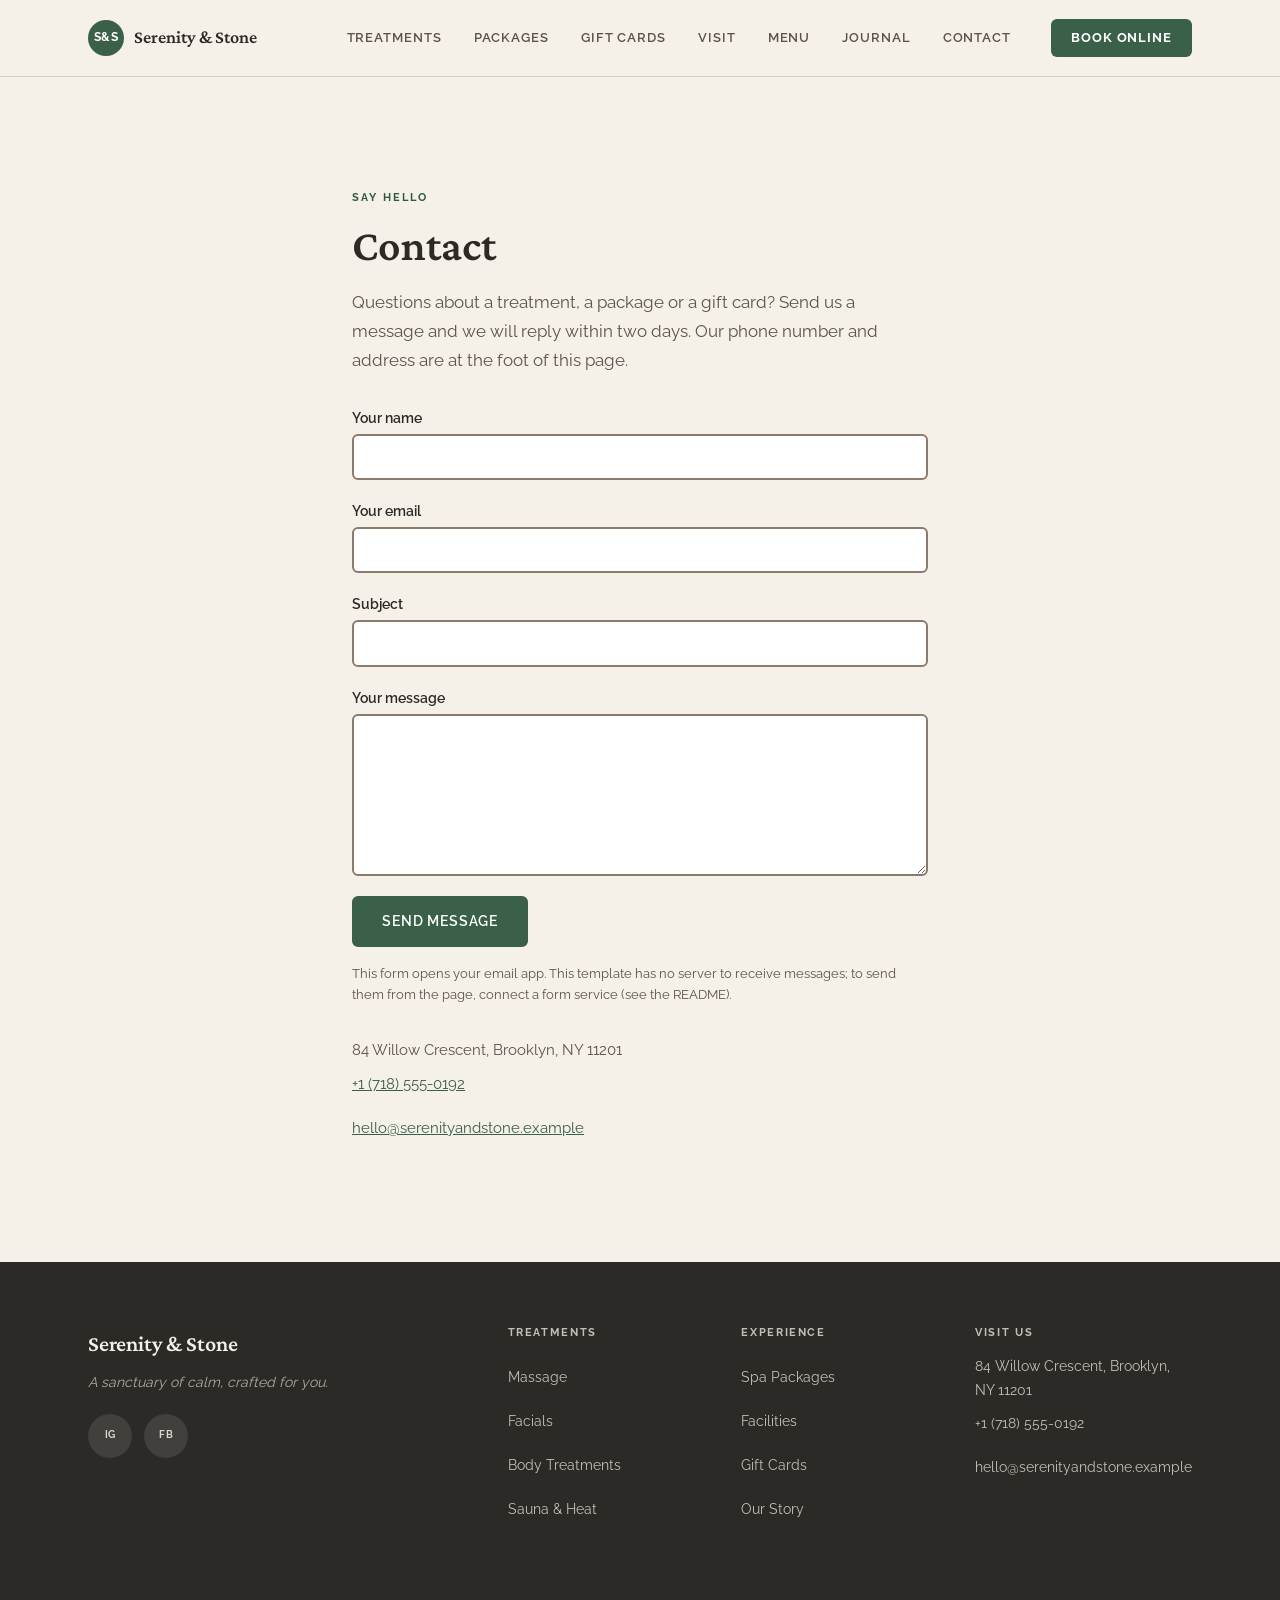
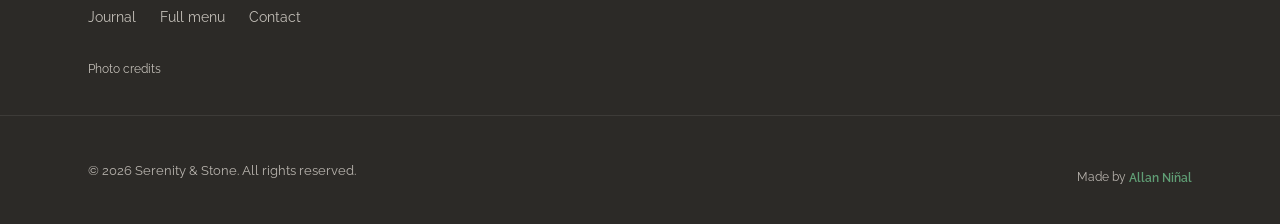
==== commit 804ac573: "1.1.0: Every treatment shows without JavaScript; a safety note on each treatment and a health note; " ====
--- a/contact/index.html
+++ b/contact/index.html
@@ -1,4 +1,4 @@
-<!DOCTYPE html><html lang="en" class="scroll-smooth"> <head><meta charset="utf-8"><meta name="viewport" content="width=device-width, initial-scale=1, viewport-fit=cover"><meta name="theme-color" content="#7A9E87"><title>Contact — Serenity &amp; Stone</title><meta name="description" content="Write to Serenity &#38; Stone: a treatment, a package or a gift card."><link rel="canonical" href="https://example.com/contact/"><meta name="robots" content="index, follow"><meta name="author" content="Serenity &#38; Stone"><!-- Open Graph --><meta property="og:title" content="Contact — Serenity &#38; Stone"><meta property="og:description" content="Write to Serenity &#38; Stone: a treatment, a package or a gift card."><meta property="og:url" content="https://example.com/contact/"><meta property="og:type" content="website"><meta property="og:site_name" content="Serenity &#38; Stone — Day Spa, Brooklyn NY"><meta property="og:locale" content="en_US"><meta property="og:image" content="https://example.com/og-image.png"><meta property="og:image:type" content="image/png"><meta property="og:image:width" content="1200"><meta property="og:image:height" content="630"><meta property="og:image:alt" content="Serenity &#38; Stone — Day Spa, Brooklyn NY"><!-- Twitter / X --><meta name="twitter:card" content="summary_large_image"><meta name="twitter:title" content="Contact — Serenity &#38; Stone"><meta name="twitter:description" content="Write to Serenity &#38; Stone: a treatment, a package or a gift card."><meta name="twitter:image" content="https://example.com/og-image.png"><link rel="icon" href="../favicon.svg" type="image/svg+xml"><link rel="apple-touch-icon" href="../favicon.svg"><script type="application/ld+json">{"@context":"https://schema.org","@type":["HealthAndBeautyBusiness","DaySpa"],"name":"Serenity & Stone","description":"A luxury day spa in Brooklyn: massage, facials, body treatments, infrared sauna and bespoke packages. Book your retreat by phone or email.","url":"https://example.com/","telephone":"+1 (718) 555-0192","email":"hello@serenityandstone.example","address":{"@type":"PostalAddress","streetAddress":"84 Willow Crescent","addressLocality":"Brooklyn","addressRegion":"NY","postalCode":"11201","addressCountry":"US"},"openingHoursSpecification":[{"@type":"OpeningHoursSpecification","dayOfWeek":["Tuesday","Wednesday"],"opens":"09:00","closes":"19:00"},{"@type":"OpeningHoursSpecification","dayOfWeek":["Thursday","Friday"],"opens":"09:00","closes":"20:00"},{"@type":"OpeningHoursSpecification","dayOfWeek":"Saturday","opens":"08:00","closes":"19:00"},{"@type":"OpeningHoursSpecification","dayOfWeek":"Sunday","opens":"09:00","closes":"18:00"}],"priceRange":"$$$","image":"https://example.com/og-image.png","sameAs":["https://www.instagram.com/","https://www.facebook.com/"]}</script><script type="application/ld+json">{"@context":"https://schema.org","@type":"Service","provider":{"@type":"DaySpa","name":"Serenity & Stone","url":"https://example.com/"},"serviceType":"Day Spa Services","hasOfferCatalog":{"@type":"OfferCatalog","name":"Spa Treatments & Packages","itemListElement":[{"@type":"OfferCatalog","name":"Massage","itemListElement":[{"@type":"Offer","itemOffered":{"@type":"Service","name":"Hot Stone Massage"},"price":"155","priceCurrency":"USD"},{"@type":"Offer","itemOffered":{"@type":"Service","name":"Couples Massage"},"price":"220","priceCurrency":"USD"}]},{"@type":"OfferCatalog","name":"Facials","itemListElement":[{"@type":"Offer","itemOffered":{"@type":"Service","name":"Signature Glow Facial"},"price":"115","priceCurrency":"USD"}]}]}}</script><script type="application/ld+json">{"@context":"https://schema.org","@type":"BreadcrumbList","itemListElement":[{"@type":"ListItem","position":1,"name":"Home","item":"https://example.com/"},{"@type":"ListItem","position":2,"name":"Contact","item":"https://example.com/contact/"}]}</script><link rel="stylesheet" href="../assets/index.DWOduGTS.css"></head> <body class="min-h-screen flex flex-col antialiased"> <header class="site-header" role="banner"> <div class="container-x header-inner"> <a href="../index.html" class="logo" aria-label="Serenity &#38; Stone — home"> <span class="logo-mark" aria-hidden="true">S&S</span> <span class="logo-name">Serenity &amp; Stone</span> </a> <nav aria-label="Main navigation" class="main-nav"> <ul role="list" class="nav-list"> <li> <a href="../index.html#treatments" class="nav-link">Treatments</a> </li><li> <a href="../index.html#packages" class="nav-link">Packages</a> </li><li> <a href="../index.html#gift-cards" class="nav-link">Gift Cards</a> </li><li> <a href="../index.html#location" class="nav-link">Visit</a> </li><li> <a href="../journal/index.html" class="nav-link">Journal</a> </li><li> <a href="./index.html" class="nav-link">Contact</a> </li> </ul> </nav> <a href="tel:+17185550192" class="btn-book">Call to Book</a> <!-- Phone: menu (no JavaScript) --> <details class="mobile-menu"> <summary aria-label="Menu">Menu</summary> <nav aria-label="Mobile navigation"> <a href="../index.html#treatments">Treatments</a><a href="../index.html#packages">Packages</a><a href="../index.html#gift-cards">Gift Cards</a><a href="../index.html#location">Visit</a><a href="../journal/index.html">Journal</a><a href="./index.html">Contact</a> <a href="tel:+17185550192" class="mobile-menu__cta">Call to Book</a> </nav> </details> </div> </header> <main id="main-content" class="flex-1" tabindex="-1">  <section class="section-pad" aria-labelledby="contact-heading"> <div class="container-x page-narrow"> <p class="eyebrow" style="margin-bottom:0.75rem;">Say hello</p> <h1 id="contact-heading" class="section-title" style="text-align:left;">Contact</h1> <p class="page-lede">Questions about a treatment, a package or a gift card? Send us a message and we will reply within two days. Our phone number and address are at the foot of this page.</p> <!--
+<!DOCTYPE html><html lang="en" class="scroll-smooth"> <head><meta charset="utf-8"><meta name="viewport" content="width=device-width, initial-scale=1, viewport-fit=cover"><meta name="theme-color" content="#7A9E87"><title>Contact — Serenity &amp; Stone</title><meta name="description" content="Write to Serenity &#38; Stone: a treatment, a package or a gift card."><link rel="canonical" href="https://example.com/contact/"><meta name="robots" content="index, follow"><meta name="author" content="Serenity &#38; Stone"><!-- Open Graph --><meta property="og:title" content="Contact — Serenity &#38; Stone"><meta property="og:description" content="Write to Serenity &#38; Stone: a treatment, a package or a gift card."><meta property="og:url" content="https://example.com/contact/"><meta property="og:type" content="website"><meta property="og:site_name" content="Serenity &#38; Stone — Day Spa, Brooklyn NY"><meta property="og:locale" content="en_US"><meta property="og:image" content="https://example.com/og-image.png"><meta property="og:image:type" content="image/png"><meta property="og:image:width" content="1200"><meta property="og:image:height" content="630"><meta property="og:image:alt" content="Serenity &#38; Stone — Day Spa, Brooklyn NY"><!-- Twitter / X --><meta name="twitter:card" content="summary_large_image"><meta name="twitter:title" content="Contact — Serenity &#38; Stone"><meta name="twitter:description" content="Write to Serenity &#38; Stone: a treatment, a package or a gift card."><meta name="twitter:image" content="https://example.com/og-image.png"><link rel="icon" href="../favicon.svg" type="image/svg+xml"><link rel="apple-touch-icon" href="../favicon.svg"><script type="application/ld+json">{"@context":"https://schema.org","@type":["HealthAndBeautyBusiness","DaySpa"],"name":"Serenity & Stone","description":"A luxury day spa in Brooklyn: massage, facials, body treatments, infrared sauna and bespoke packages. Book your retreat by phone or email.","url":"https://example.com/","telephone":"+1 (718) 555-0192","email":"hello@serenityandstone.example","address":{"@type":"PostalAddress","streetAddress":"84 Willow Crescent","addressLocality":"Brooklyn","addressRegion":"NY","postalCode":"11201","addressCountry":"US"},"openingHoursSpecification":[{"@type":"OpeningHoursSpecification","dayOfWeek":["Tuesday","Wednesday"],"opens":"09:00","closes":"19:00"},{"@type":"OpeningHoursSpecification","dayOfWeek":["Thursday","Friday"],"opens":"09:00","closes":"20:00"},{"@type":"OpeningHoursSpecification","dayOfWeek":"Saturday","opens":"08:00","closes":"19:00"},{"@type":"OpeningHoursSpecification","dayOfWeek":"Sunday","opens":"09:00","closes":"18:00"}],"priceRange":"$$$","image":"https://example.com/og-image.png","sameAs":["https://www.instagram.com/","https://www.facebook.com/"]}</script><script type="application/ld+json">{"@context":"https://schema.org","@type":"Service","provider":{"@type":"DaySpa","name":"Serenity & Stone","url":"https://example.com/"},"serviceType":"Day Spa Services","hasOfferCatalog":{"@type":"OfferCatalog","name":"Spa Treatments & Packages","itemListElement":[{"@type":"OfferCatalog","name":"Massage","itemListElement":[{"@type":"Offer","itemOffered":{"@type":"Service","name":"Hot Stone Massage"},"price":"155","priceCurrency":"USD"},{"@type":"Offer","itemOffered":{"@type":"Service","name":"Couples Massage"},"price":"220","priceCurrency":"USD"}]},{"@type":"OfferCatalog","name":"Facials","itemListElement":[{"@type":"Offer","itemOffered":{"@type":"Service","name":"Signature Glow Facial"},"price":"115","priceCurrency":"USD"}]}]}}</script><script type="application/ld+json">{"@context":"https://schema.org","@type":"BreadcrumbList","itemListElement":[{"@type":"ListItem","position":1,"name":"Home","item":"https://example.com/"},{"@type":"ListItem","position":2,"name":"Contact","item":"https://example.com/contact/"}]}</script><link rel="stylesheet" href="../assets/index.CJ3og95S.css"></head> <body class="min-h-screen flex flex-col antialiased"> <header class="site-header" role="banner"> <div class="container-x header-inner"> <a href="../index.html" class="logo" aria-label="Serenity &#38; Stone — home"> <span class="logo-mark" aria-hidden="true">S&S</span> <span class="logo-name">Serenity &amp; Stone</span> </a> <nav aria-label="Main navigation" class="main-nav"> <ul role="list" class="nav-list"> <li> <a href="../index.html#treatments" class="nav-link">Treatments</a> </li><li> <a href="../index.html#packages" class="nav-link">Packages</a> </li><li> <a href="../index.html#gift-cards" class="nav-link">Gift Cards</a> </li><li> <a href="../index.html#location" class="nav-link">Visit</a> </li><li> <a href="../menu/index.html" class="nav-link">Menu</a> </li><li> <a href="../journal/index.html" class="nav-link">Journal</a> </li><li> <a href="./index.html" class="nav-link">Contact</a> </li> </ul> </nav> <a href="https://example.com/book" class="btn-book" target="_blank" rel="noopener noreferrer">Book online<span class="visually-hidden"> (opens in a new tab)</span></a> <!-- Phone: menu (no JavaScript) --> <details class="mobile-menu"> <summary aria-label="Menu">Menu</summary> <nav aria-label="Mobile navigation"> <a href="../index.html#treatments">Treatments</a><a href="../index.html#packages">Packages</a><a href="../index.html#gift-cards">Gift Cards</a><a href="../index.html#location">Visit</a><a href="../menu/index.html">Menu</a><a href="../journal/index.html">Journal</a><a href="./index.html">Contact</a> <a href="https://example.com/book" class="mobile-menu__cta" target="_blank" rel="noopener noreferrer">Book online<span class="visually-hidden"> (opens in a new tab)</span></a> </nav> </details> </div> </header> <main id="main-content" class="flex-1" tabindex="-1">  <section class="section-pad" aria-labelledby="contact-heading"> <div class="container-x page-narrow"> <p class="eyebrow" style="margin-bottom:0.75rem;">Say hello</p> <h1 id="contact-heading" class="section-title" style="text-align:left;">Contact</h1> <p class="page-lede">Questions about a treatment, a package or a gift card? Send us a message and we will reply within two days. Our phone number and address are at the foot of this page.</p> <!--
         No back end. This form opens the visitor's email app, addressed to the
         address below. To send messages from the page itself, point `action` at a
         form service (Formspree, Formspark, Web3Forms, Netlify Forms...), remove
--- a/assets/index.CJ3og95S.css
+++ b/assets/index.CJ3og95S.css
@@ -0,0 +1 @@
+@font-face{font-family:Raleway Variable;font-style:normal;font-display:swap;font-weight:100 900;src:url(./raleway-cyrillic-ext-wght-normal.Dc5xu4We.woff2) format("woff2-variations");unicode-range:U+0460-052F,U+1C80-1C8A,U+20B4,U+2DE0-2DFF,U+A640-A69F,U+FE2E-FE2F}@font-face{font-family:Raleway Variable;font-style:normal;font-display:swap;font-weight:100 900;src:url(./raleway-cyrillic-wght-normal.B0Yo_ULV.woff2) format("woff2-variations");unicode-range:U+0301,U+0400-045F,U+0490-0491,U+04B0-04B1,U+2116}@font-face{font-family:Raleway Variable;font-style:normal;font-display:swap;font-weight:100 900;src:url(./raleway-vietnamese-wght-normal.wikBsL6_.woff2) format("woff2-variations");unicode-range:U+0102-0103,U+0110-0111,U+0128-0129,U+0168-0169,U+01A0-01A1,U+01AF-01B0,U+0300-0301,U+0303-0304,U+0308-0309,U+0323,U+0329,U+1EA0-1EF9,U+20AB}@font-face{font-family:Raleway Variable;font-style:normal;font-display:swap;font-weight:100 900;src:url(./raleway-latin-ext-wght-normal.CwtNDoQR.woff2) format("woff2-variations");unicode-range:U+0100-02BA,U+02BD-02C5,U+02C7-02CC,U+02CE-02D7,U+02DD-02FF,U+0304,U+0308,U+0329,U+1D00-1DBF,U+1E00-1E9F,U+1EF2-1EFF,U+2020,U+20A0-20AB,U+20AD-20C0,U+2113,U+2C60-2C7F,U+A720-A7FF}@font-face{font-family:Raleway Variable;font-style:normal;font-display:swap;font-weight:100 900;src:url(./raleway-latin-wght-normal.CSF1BaNN.woff2) format("woff2-variations");unicode-range:U+0000-00FF,U+0131,U+0152-0153,U+02BB-02BC,U+02C6,U+02DA,U+02DC,U+0304,U+0308,U+0329,U+2000-206F,U+20AC,U+2122,U+2191,U+2193,U+2212,U+2215,U+FEFF,U+FFFD}@font-face{font-family:Crimson Pro;font-style:normal;font-display:swap;font-weight:400;src:url(./crimson-pro-vietnamese-400-normal.C3m3Wqkz.woff2) format("woff2"),url(./crimson-pro-vietnamese-400-normal.CEHt5KbE.woff) format("woff");unicode-range:U+0102-0103,U+0110-0111,U+0128-0129,U+0168-0169,U+01A0-01A1,U+01AF-01B0,U+0300-0301,U+0303-0304,U+0308-0309,U+0323,U+0329,U+1EA0-1EF9,U+20AB}@font-face{font-family:Crimson Pro;font-style:normal;font-display:swap;font-weight:400;src:url(./crimson-pro-latin-ext-400-normal.B3ID4PT2.woff2) format("woff2"),url(./crimson-pro-latin-ext-400-normal.BWiDT69a.woff) format("woff");unicode-range:U+0100-02BA,U+02BD-02C5,U+02C7-02CC,U+02CE-02D7,U+02DD-02FF,U+0304,U+0308,U+0329,U+1D00-1DBF,U+1E00-1E9F,U+1EF2-1EFF,U+2020,U+20A0-20AB,U+20AD-20C0,U+2113,U+2C60-2C7F,U+A720-A7FF}@font-face{font-family:Crimson Pro;font-style:normal;font-display:swap;font-weight:400;src:url(./crimson-pro-latin-400-normal.B4SlG4wx.woff2) format("woff2"),url(./crimson-pro-latin-400-normal.BzhyrSeK.woff) format("woff");unicode-range:U+0000-00FF,U+0131,U+0152-0153,U+02BB-02BC,U+02C6,U+02DA,U+02DC,U+0304,U+0308,U+0329,U+2000-206F,U+20AC,U+2122,U+2191,U+2193,U+2212,U+2215,U+FEFF,U+FFFD}@font-face{font-family:Crimson Pro;font-style:italic;font-display:swap;font-weight:400;src:url(./crimson-pro-vietnamese-400-italic.NXtqStND.woff2) format("woff2"),url(./crimson-pro-vietnamese-400-italic.XRYdg6KH.woff) format("woff");unicode-range:U+0102-0103,U+0110-0111,U+0128-0129,U+0168-0169,U+01A0-01A1,U+01AF-01B0,U+0300-0301,U+0303-0304,U+0308-0309,U+0323,U+0329,U+1EA0-1EF9,U+20AB}@font-face{font-family:Crimson Pro;font-style:italic;font-display:swap;font-weight:400;src:url(./crimson-pro-latin-ext-400-italic.C6Jf9c7d.woff2) format("woff2"),url(./crimson-pro-latin-ext-400-italic.DuC2towc.woff) format("woff");unicode-range:U+0100-02BA,U+02BD-02C5,U+02C7-02CC,U+02CE-02D7,U+02DD-02FF,U+0304,U+0308,U+0329,U+1D00-1DBF,U+1E00-1E9F,U+1EF2-1EFF,U+2020,U+20A0-20AB,U+20AD-20C0,U+2113,U+2C60-2C7F,U+A720-A7FF}@font-face{font-family:Crimson Pro;font-style:italic;font-display:swap;font-weight:400;src:url(./crimson-pro-latin-400-italic.BJbyz_Tg.woff2) format("woff2"),url(./crimson-pro-latin-400-italic.iL-nM4zC.woff) format("woff");unicode-range:U+0000-00FF,U+0131,U+0152-0153,U+02BB-02BC,U+02C6,U+02DA,U+02DC,U+0304,U+0308,U+0329,U+2000-206F,U+20AC,U+2122,U+2191,U+2193,U+2212,U+2215,U+FEFF,U+FFFD}@font-face{font-family:Crimson Pro;font-style:normal;font-display:swap;font-weight:600;src:url(./crimson-pro-vietnamese-600-normal.BD5z241x.woff2) format("woff2"),url(./crimson-pro-vietnamese-600-normal.WXpto_XS.woff) format("woff");unicode-range:U+0102-0103,U+0110-0111,U+0128-0129,U+0168-0169,U+01A0-01A1,U+01AF-01B0,U+0300-0301,U+0303-0304,U+0308-0309,U+0323,U+0329,U+1EA0-1EF9,U+20AB}@font-face{font-family:Crimson Pro;font-style:normal;font-display:swap;font-weight:600;src:url(./crimson-pro-latin-ext-600-normal.DTIcmTiA.woff2) format("woff2"),url(./crimson-pro-latin-ext-600-normal.ChXPf8Fx.woff) format("woff");unicode-range:U+0100-02BA,U+02BD-02C5,U+02C7-02CC,U+02CE-02D7,U+02DD-02FF,U+0304,U+0308,U+0329,U+1D00-1DBF,U+1E00-1E9F,U+1EF2-1EFF,U+2020,U+20A0-20AB,U+20AD-20C0,U+2113,U+2C60-2C7F,U+A720-A7FF}@font-face{font-family:Crimson Pro;font-style:normal;font-display:swap;font-weight:600;src:url(./crimson-pro-latin-600-normal.vJ8oEdKU.woff2) format("woff2"),url(./crimson-pro-latin-600-normal.Ca4fy0Cf.woff) format("woff");unicode-range:U+0000-00FF,U+0131,U+0152-0153,U+02BB-02BC,U+02C6,U+02DA,U+02DC,U+0304,U+0308,U+0329,U+2000-206F,U+20AC,U+2122,U+2191,U+2193,U+2212,U+2215,U+FEFF,U+FFFD}*,:before,:after{--tw-border-spacing-x: 0;--tw-border-spacing-y: 0;--tw-translate-x: 0;--tw-translate-y: 0;--tw-rotate: 0;--tw-skew-x: 0;--tw-skew-y: 0;--tw-scale-x: 1;--tw-scale-y: 1;--tw-pan-x: ;--tw-pan-y: ;--tw-pinch-zoom: ;--tw-scroll-snap-strictness: proximity;--tw-gradient-from-position: ;--tw-gradient-via-position: ;--tw-gradient-to-position: ;--tw-ordinal: ;--tw-slashed-zero: ;--tw-numeric-figure: ;--tw-numeric-spacing: ;--tw-numeric-fraction: ;--tw-ring-inset: ;--tw-ring-offset-width: 0px;--tw-ring-offset-color: #fff;--tw-ring-color: rgb(59 130 246 / .5);--tw-ring-offset-shadow: 0 0 #0000;--tw-ring-shadow: 0 0 #0000;--tw-shadow: 0 0 #0000;--tw-shadow-colored: 0 0 #0000;--tw-blur: ;--tw-brightness: ;--tw-contrast: ;--tw-grayscale: ;--tw-hue-rotate: ;--tw-invert: ;--tw-saturate: ;--tw-sepia: ;--tw-drop-shadow: ;--tw-backdrop-blur: ;--tw-backdrop-brightness: ;--tw-backdrop-contrast: ;--tw-backdrop-grayscale: ;--tw-backdrop-hue-rotate: ;--tw-backdrop-invert: ;--tw-backdrop-opacity: ;--tw-backdrop-saturate: ;--tw-backdrop-sepia: ;--tw-contain-size: ;--tw-contain-layout: ;--tw-contain-paint: ;--tw-contain-style: }::backdrop{--tw-border-spacing-x: 0;--tw-border-spacing-y: 0;--tw-translate-x: 0;--tw-translate-y: 0;--tw-rotate: 0;--tw-skew-x: 0;--tw-skew-y: 0;--tw-scale-x: 1;--tw-scale-y: 1;--tw-pan-x: ;--tw-pan-y: ;--tw-pinch-zoom: ;--tw-scroll-snap-strictness: proximity;--tw-gradient-from-position: ;--tw-gradient-via-position: ;--tw-gradient-to-position: ;--tw-ordinal: ;--tw-slashed-zero: ;--tw-numeric-figure: ;--tw-numeric-spacing: ;--tw-numeric-fraction: ;--tw-ring-inset: ;--tw-ring-offset-width: 0px;--tw-ring-offset-color: #fff;--tw-ring-color: rgb(59 130 246 / .5);--tw-ring-offset-shadow: 0 0 #0000;--tw-ring-shadow: 0 0 #0000;--tw-shadow: 0 0 #0000;--tw-shadow-colored: 0 0 #0000;--tw-blur: ;--tw-brightness: ;--tw-contrast: ;--tw-grayscale: ;--tw-hue-rotate: ;--tw-invert: ;--tw-saturate: ;--tw-sepia: ;--tw-drop-shadow: ;--tw-backdrop-blur: ;--tw-backdrop-brightness: ;--tw-backdrop-contrast: ;--tw-backdrop-grayscale: ;--tw-backdrop-hue-rotate: ;--tw-backdrop-invert: ;--tw-backdrop-opacity: ;--tw-backdrop-saturate: ;--tw-backdrop-sepia: ;--tw-contain-size: ;--tw-contain-layout: ;--tw-contain-paint: ;--tw-contain-style: }*,:before,:after{box-sizing:border-box;border-width:0;border-style:solid;border-color:#e5e7eb}:before,:after{--tw-content: ""}html,:host{line-height:1.5;-webkit-text-size-adjust:100%;-moz-tab-size:4;-o-tab-size:4;tab-size:4;font-family:Raleway Variable,Raleway,system-ui,sans-serif;font-feature-settings:normal;font-variation-settings:normal;-webkit-tap-highlight-color:transparent}body{margin:0;line-height:inherit}hr{height:0;color:inherit;border-top-width:1px}abbr:where([title]){-webkit-text-decoration:underline dotted;text-decoration:underline dotted}h1,h2,h3,h4,h5,h6{font-size:inherit;font-weight:inherit}a{color:inherit;text-decoration:inherit}b,strong{font-weight:bolder}code,kbd,samp,pre{font-family:ui-monospace,SFMono-Regular,Menlo,Monaco,Consolas,Liberation Mono,Courier New,monospace;font-feature-settings:normal;font-variation-settings:normal;font-size:1em}small{font-size:80%}sub,sup{font-size:75%;line-height:0;position:relative;vertical-align:baseline}sub{bottom:-.25em}sup{top:-.5em}table{text-indent:0;border-color:inherit;border-collapse:collapse}button,input,optgroup,select,textarea{font-family:inherit;font-feature-settings:inherit;font-variation-settings:inherit;font-size:100%;font-weight:inherit;line-height:inherit;letter-spacing:inherit;color:inherit;margin:0;padding:0}button,select{text-transform:none}button,input:where([type=button]),input:where([type=reset]),input:where([type=submit]){-webkit-appearance:button;background-color:transparent;background-image:none}:-moz-focusring{outline:auto}:-moz-ui-invalid{box-shadow:none}progress{vertical-align:baseline}::-webkit-inner-spin-button,::-webkit-outer-spin-button{height:auto}[type=search]{-webkit-appearance:textfield;outline-offset:-2px}::-webkit-search-decoration{-webkit-appearance:none}::-webkit-file-upload-button{-webkit-appearance:button;font:inherit}summary{display:list-item}blockquote,dl,dd,h1,h2,h3,h4,h5,h6,hr,figure,p,pre{margin:0}fieldset{margin:0;padding:0}legend{padding:0}ol,ul,menu{list-style:none;margin:0;padding:0}dialog{padding:0}textarea{resize:vertical}input::-moz-placeholder,textarea::-moz-placeholder{opacity:1;color:#9ca3af}input::placeholder,textarea::placeholder{opacity:1;color:#9ca3af}button,[role=button]{cursor:pointer}:disabled{cursor:default}img,svg,video,canvas,audio,iframe,embed,object{display:block;vertical-align:middle}img,video{max-width:100%;height:auto}[hidden]:where(:not([hidden=until-found])){display:none}.absolute{position:absolute}.relative{position:relative}.mt-1{margin-top:.25rem}.block{display:block}.inline{display:inline}.flex{display:flex}.inline-flex{display:inline-flex}.table{display:table}.grid{display:grid}.hidden{display:none}.min-h-screen{min-height:100vh}.flex-1{flex:1 1 0%}.transform{transform:translate(var(--tw-translate-x),var(--tw-translate-y)) rotate(var(--tw-rotate)) skew(var(--tw-skew-x)) skewY(var(--tw-skew-y)) scaleX(var(--tw-scale-x)) scaleY(var(--tw-scale-y))}.flex-col{flex-direction:column}.flex-wrap{flex-wrap:wrap}.items-center{align-items:center}.gap-1\.5{gap:.375rem}.gap-2{gap:.5rem}.gap-3{gap:.75rem}.scroll-smooth{scroll-behavior:smooth}.px-3{padding-left:.75rem;padding-right:.75rem}.py-2{padding-top:.5rem;padding-bottom:.5rem}.py-5{padding-top:1.25rem;padding-bottom:1.25rem}.text-sm{font-size:.875rem;line-height:1.25rem}.not-italic{font-style:normal}.underline{text-decoration-line:underline}.antialiased{-webkit-font-smoothing:antialiased;-moz-osx-font-smoothing:grayscale}.filter{filter:var(--tw-blur) var(--tw-brightness) var(--tw-contrast) var(--tw-grayscale) var(--tw-hue-rotate) var(--tw-invert) var(--tw-saturate) var(--tw-sepia) var(--tw-drop-shadow)}:root{--color-bg: #F5F0E8;--color-bg-alt: #EAE3D8;--color-surface: #FFFFFF;--color-surface-2: #F0EBE3;--color-sage: #7A9E87;--color-sage-dark: #3A6047;--color-sage-light: #A8C4AE;--color-stone: #8C7B6A;--color-clay: #C4A882;--color-mist: #D8E5DC;--color-charcoal: #2C2A27;--color-text: #2C2A27;--color-text-muted: #5E5248;--color-border: #D5CEC5;--color-accent: #3A6047;--color-accent-dark: #2E5C3C;--font-serif: "Crimson Pro", Georgia, serif;--font-sans: "Raleway Variable", "Raleway", system-ui, sans-serif;--radius-sm: .375rem;--radius-md: .75rem;--radius-lg: 1.25rem;--shadow-sm: 0 1px 3px rgba(0,0,0,.08);--shadow-md: 0 4px 16px rgba(0,0,0,.1)}*,*:before,*:after{box-sizing:border-box}html{font-size:16px;scroll-behavior:smooth}body{background-color:var(--color-bg);color:var(--color-text);font-family:var(--font-sans);font-weight:400;line-height:1.65;-webkit-font-smoothing:antialiased}h1,h2,h3,h4,h5,h6{font-family:var(--font-serif);font-weight:600;line-height:1.2;color:var(--color-charcoal)}p,li{font-family:var(--font-sans)}.eyebrow,.label-eyebrow{font-family:var(--font-sans);font-size:.6875rem;font-weight:700;letter-spacing:.18em;text-transform:uppercase;color:#2e5c3c}.container-x{width:100%;max-width:1200px;margin-inline:auto;padding-inline:1.25rem}@media (min-width: 768px){.container-x{padding-inline:2.5rem}}@media (min-width: 1280px){.container-x{padding-inline:3rem}}.section-pad{padding-block:5rem}@media (min-width: 768px){.section-pad{padding-block:7rem}}.btn-primary{display:inline-flex;align-items:center;gap:.5rem;padding:.75rem 1.75rem;background-color:var(--color-sage-dark);color:#fff;font-family:var(--font-sans);font-size:.875rem;font-weight:600;letter-spacing:.06em;text-transform:uppercase;text-decoration:none;border:2px solid var(--color-sage-dark);border-radius:var(--radius-sm);transition:background-color .2s,border-color .2s,color .2s;cursor:pointer}.btn-primary:hover,.btn-primary:focus-visible{background-color:var(--color-accent-dark);border-color:var(--color-accent-dark)}.btn-ghost{display:inline-flex;align-items:center;gap:.5rem;padding:.75rem 1.75rem;background-color:transparent;color:var(--color-sage-dark);font-family:var(--font-sans);font-size:.875rem;font-weight:600;letter-spacing:.06em;text-transform:uppercase;text-decoration:none;border:2px solid var(--color-sage-dark);border-radius:var(--radius-sm);transition:background-color .2s,color .2s;cursor:pointer}.btn-ghost:hover,.btn-ghost:focus-visible{background-color:var(--color-sage-dark);color:#fff}:focus-visible{outline:2px solid var(--color-sage-dark);outline-offset:3px}.site-header{position:sticky;top:0;z-index:100;background-color:#f5f0e8f2;backdrop-filter:blur(10px);border-bottom:1px solid var(--color-border)}.header-inner{display:flex;align-items:center;gap:1.5rem;padding-block:1rem}.logo{display:flex;align-items:center;gap:.625rem;text-decoration:none;flex-shrink:0}.logo-mark{width:2.25rem;height:2.25rem;display:inline-flex;align-items:center;justify-content:center;background-color:var(--color-sage-dark);color:#fff;font-family:var(--font-sans);font-size:.75rem;font-weight:700;letter-spacing:.05em;border-radius:50%;flex-shrink:0}.logo-name{font-family:var(--font-serif);font-size:1.125rem;font-weight:600;color:var(--color-charcoal);white-space:nowrap}.main-nav{margin-left:auto;display:none}@media (min-width: 900px){.main-nav{display:block}}.nav-list{list-style:none;margin:0;padding:0;display:flex;gap:2rem;align-items:center}.nav-link{font-family:var(--font-sans);font-size:.8125rem;font-weight:600;letter-spacing:.07em;text-transform:uppercase;color:var(--color-text-muted);text-decoration:none;transition:color .2s;padding-block:.5rem;display:inline-block;min-height:2.75rem;display:inline-flex;align-items:center}.nav-link:hover{color:var(--color-sage-dark)}.btn-book{display:none;padding:.5rem 1.25rem;background-color:var(--color-sage-dark);color:#fff;font-family:var(--font-sans);font-size:.8125rem;font-weight:700;letter-spacing:.07em;text-transform:uppercase;text-decoration:none;border-radius:var(--radius-sm);transition:background-color .2s;margin-left:1rem;white-space:nowrap}.btn-book:hover{background-color:var(--color-sage-dark)}@media (min-width: 900px){.btn-book{display:inline-flex;align-items:center}}.mobile-menu{margin-left:auto}@media (min-width: 900px){.mobile-menu{display:none}}.mobile-menu summary{min-height:2.75rem;display:inline-flex;align-items:center;padding:0 1rem;font-family:var(--font-sans);font-size:.8125rem;font-weight:700;letter-spacing:.07em;text-transform:uppercase;color:var(--color-charcoal);cursor:pointer;list-style:none;border:2px solid var(--color-sage-dark);border-radius:var(--radius-sm)}.mobile-menu summary::-webkit-details-marker{display:none}.mobile-menu nav{position:absolute;left:0;right:0;top:100%;display:grid;padding:.5rem 0;background-color:var(--color-bg);border-bottom:1px solid var(--color-border);box-shadow:0 8px 16px #2c2a2714}.mobile-menu nav a{min-height:2.75rem;display:flex;align-items:center;padding:0 1.5rem;font-family:var(--font-sans);font-size:1rem;font-weight:600;color:var(--color-text);text-decoration:none}.mobile-menu nav a.mobile-menu__cta{color:var(--color-sage-dark);font-weight:700}.contact-link{display:inline-flex;align-items:center;min-height:2.75rem;color:var(--color-accent);text-decoration:underline}.gift-order-note{margin-top:1rem;font-size:.875rem;color:#b8c4bb}.site-footer{background-color:var(--color-charcoal);color:#f5f0e8d9;padding-top:4rem}.footer-inner{display:grid;grid-template-columns:1fr;gap:3rem;padding-bottom:4rem}@media (min-width: 640px){.footer-inner{grid-template-columns:1fr 1fr}}@media (min-width: 1024px){.footer-inner{grid-template-columns:2fr 1fr 1fr 1fr}}.footer-logo{font-family:var(--font-serif);font-size:1.375rem;font-weight:600;color:#f5f0e8;text-decoration:none;display:block;margin-bottom:.5rem}.footer-tagline{font-family:var(--font-sans);font-size:.875rem;color:#f5f0e8a6;font-style:italic;margin-bottom:1.25rem}.footer-social{display:flex;gap:.75rem}.social-link{display:inline-flex;align-items:center;justify-content:center;width:2.75rem;height:2.75rem;background-color:#ffffff1a;color:#f5f0e8d9;font-family:var(--font-sans);font-size:.625rem;font-weight:700;letter-spacing:.05em;text-decoration:none;border-radius:50%;transition:background-color .2s}.social-link:hover{background-color:var(--color-sage)}.footer-col-title{font-family:var(--font-sans);font-size:.6875rem;font-weight:700;letter-spacing:.15em;text-transform:uppercase;color:#f5f0e8bf;margin-bottom:1rem}.footer-links{list-style:none;margin:0;padding:0;display:flex;flex-direction:column}.footer-link{display:inline-flex;align-items:center;min-height:2.75rem;font-family:var(--font-sans);font-size:.875rem;color:#f5f0e8bf;text-decoration:none;transition:color .2s}.footer-link:hover{color:var(--color-sage-light)}.footer-address{font-size:.875rem}.footer-address p{color:#f5f0e8bf;margin:0}.footer-bottom{border-top:1px solid rgba(255,255,255,.08);padding-block:1.5rem}.footer-bottom-inner{display:flex;flex-wrap:wrap;gap:.5rem 2rem;align-items:center;justify-content:space-between;font-size:.8125rem;color:#f5f0e8b3}.footer-pages{display:flex;flex-wrap:wrap;gap:0 1.5rem;padding-bottom:.5rem}.photo-credits{padding-bottom:1.5rem;font-size:.75rem;color:#f5f0e8bf}.photo-credits summary{cursor:pointer;min-height:2.75rem;display:flex;align-items:center}.photo-credits p{margin:.5rem 0}.photo-credits ul{margin:.5rem 0 0;padding:0;list-style:none;display:grid;gap:.25rem}.photo-credits a{text-decoration:underline;color:inherit}.hero{position:relative;min-height:88vh;display:flex;align-items:center;background-color:var(--color-mist);overflow:hidden}.hero-bg-pattern{position:absolute;inset:0;background-image:radial-gradient(circle at 70% 50%,rgba(122,158,135,.15) 0%,transparent 60%),radial-gradient(circle at 15% 80%,rgba(196,168,130,.12) 0%,transparent 50%);pointer-events:none}.hero-leaves{position:absolute;right:0;top:0;bottom:0;width:45%;pointer-events:none;overflow:hidden}.hero-leaf{position:absolute;border-radius:50% 0}.hero-photo{position:absolute;right:0;top:0;bottom:0;width:42%;overflow:hidden;pointer-events:none}.hero-photo:before{content:"";position:absolute;inset:0;z-index:1;background:linear-gradient(90deg,var(--color-mist) 0%,rgba(216,229,220,0) 22%)}.hero-photo img{width:100%;height:100%;-o-object-fit:cover;object-fit:cover;display:block}@media (max-width: 767px){.hero-photo{display:none}}.hero-inner{position:relative;z-index:1;padding-block:6rem}.hero-eyebrow{font-family:var(--font-sans);font-size:.6875rem;font-weight:700;letter-spacing:.2em;text-transform:uppercase;color:#2e5c3c;margin-bottom:1.25rem}.hero-title{font-family:var(--font-serif);font-size:clamp(2.5rem,6vw,5rem);font-weight:600;line-height:1.1;color:var(--color-charcoal);max-width:14ch;margin-bottom:1.25rem}.hero-title em{font-style:italic;color:var(--color-sage-dark)}.hero-tagline{font-family:var(--font-sans);font-size:1.125rem;color:var(--color-text-muted);max-width:40ch;line-height:1.7;margin-bottom:2.5rem}.hero-actions{display:flex;flex-wrap:wrap;gap:1rem;align-items:center}.hero-note{font-family:var(--font-sans);font-size:.8125rem;color:var(--color-text-muted);margin-top:2rem;display:flex;align-items:center;gap:.5rem}.stats-band{background-color:var(--color-charcoal);padding-block:2.5rem}.stats-grid{display:grid;grid-template-columns:repeat(2,1fr);gap:2rem;text-align:center}@media (min-width: 640px){.stats-grid{grid-template-columns:repeat(4,1fr)}}.stat-value{font-family:var(--font-serif);font-size:2.25rem;font-weight:600;color:var(--color-sage-light);display:block}.stat-label{font-family:var(--font-sans);font-size:.8125rem;color:#f5f0e8a6;letter-spacing:.05em;margin-top:.25rem}.section-header{text-align:center;max-width:56ch;margin-inline:auto;margin-bottom:4rem}.section-title{font-family:var(--font-serif);font-size:clamp(1.75rem,3.5vw,2.75rem);font-weight:600;color:var(--color-charcoal);margin-bottom:.75rem}.section-subtitle{font-family:var(--font-sans);font-size:1.0625rem;color:var(--color-text-muted);line-height:1.7}.tabs-nav{display:flex;flex-wrap:wrap;gap:.5rem;justify-content:center;margin-bottom:3rem}.tab-btn{padding:.5rem 1.25rem;background:transparent;border:1.5px solid var(--color-border);border-radius:999px;font-family:var(--font-sans);font-size:.8125rem;font-weight:600;letter-spacing:.05em;color:var(--color-text-muted);cursor:pointer;transition:all .2s}.tab-btn:hover{border-color:var(--color-sage);color:var(--color-sage-dark)}.tab-btn[aria-selected=true]{background-color:var(--color-sage-dark);border-color:var(--color-sage-dark);color:#fff}.tabs-nav[hidden]{display:none}.tab-panel+.tab-panel{margin-top:4rem}.tab-panel-title{font-family:var(--font-serif);font-size:1.5rem;font-weight:600;color:var(--color-text);margin-bottom:.75rem;padding-bottom:.5rem;border-bottom:2px solid var(--color-border)}.js-tabs .tab-panel-title{position:absolute;width:1px;height:1px;margin:-1px;padding:0;overflow:hidden;clip:rect(0 0 0 0);white-space:nowrap;border:0}.js-tabs .tab-panel{display:none;margin-top:0}.js-tabs .tab-panel.is-active{display:block}.treatment-caution{margin-top:.75rem;font-family:var(--font-sans);font-size:.8125rem;line-height:1.5;color:var(--color-text-muted)}.treatment-caution strong{color:var(--color-text)}.treatments-note,.booking-note{max-width:60ch;margin:2rem auto 0;text-align:center;font-family:var(--font-sans);font-size:.875rem;color:var(--color-text-muted)}.booking-note{margin-top:1rem;text-align:left;margin-inline:0}.treatments-grid{display:grid;grid-template-columns:1fr;gap:1rem}@media (min-width: 640px){.treatments-grid{grid-template-columns:1fr 1fr}}@media (min-width: 1024px){.treatments-grid{grid-template-columns:repeat(3,1fr)}}.treatment-card{background-color:var(--color-surface);border:1px solid var(--color-border);border-radius:var(--radius-md);padding:1.5rem;position:relative;transition:box-shadow .2s,border-color .2s}.treatment-card:hover{box-shadow:var(--shadow-md);border-color:var(--color-sage-light)}.treatment-card.is-highlight{border-color:var(--color-sage);background-color:var(--color-surface)}.treatment-highlight-badge{position:absolute;top:-.625rem;left:1.25rem;background-color:var(--color-sage-dark);color:#fff;font-family:var(--font-sans);font-size:.6875rem;font-weight:700;letter-spacing:.1em;text-transform:uppercase;padding:.1875rem .625rem;border-radius:999px}.treatment-name{font-family:var(--font-serif);font-size:1.1875rem;font-weight:600;color:var(--color-charcoal);margin-bottom:.5rem}.treatment-meta{display:flex;gap:1rem;align-items:center;margin-bottom:.75rem;flex-wrap:wrap}.treatment-duration,.treatment-price{font-family:var(--font-sans);font-size:.8125rem}.treatment-duration{color:var(--color-text-muted)}.treatment-price{font-weight:700;color:var(--color-sage-dark)}.treatment-desc{font-size:.9375rem;color:var(--color-text-muted);line-height:1.6}.packages-grid{display:grid;grid-template-columns:1fr;gap:1.5rem}@media (min-width: 640px){.packages-grid{grid-template-columns:1fr 1fr}}@media (min-width: 1024px){.packages-grid{grid-template-columns:repeat(4,1fr)}}.package-card{background-color:var(--color-surface);border:1.5px solid var(--color-border);border-radius:var(--radius-lg);padding:2rem 1.5rem;display:flex;flex-direction:column;position:relative;transition:box-shadow .2s,transform .2s}.package-card:hover{box-shadow:var(--shadow-md);transform:translateY(-2px)}.package-card.is-highlight{border-color:var(--color-sage-dark);background-color:var(--color-sage-dark);color:#fff}.package-card.is-highlight .package-name,.package-card.is-highlight .package-subtitle,.package-card.is-highlight .package-price,.package-card.is-highlight .package-duration,.package-card.is-highlight .package-include{color:#fff}.package-card.is-highlight .package-includes-label{color:#ffffffbf}.package-card.is-highlight .package-include-item:before{color:#ffffffb3}.package-card.is-highlight .package-cta{background-color:#fff;color:var(--color-sage-dark)}.package-card.is-highlight .package-cta:hover{background-color:var(--color-mist)}.package-badge{position:absolute;top:-.75rem;left:50%;transform:translate(-50%);background-color:var(--color-charcoal);color:#fff;font-family:var(--font-sans);font-size:.6875rem;font-weight:700;letter-spacing:.1em;text-transform:uppercase;padding:.25rem .875rem;border-radius:999px;white-space:nowrap}.package-name{font-family:var(--font-serif);font-size:1.375rem;font-weight:600;color:var(--color-charcoal);margin-bottom:.25rem}.package-subtitle{font-family:var(--font-sans);font-size:.8125rem;color:var(--color-text-muted);margin-bottom:1.5rem}.package-pricing{display:flex;align-items:baseline;gap:.5rem;margin-bottom:.5rem}.package-price{font-family:var(--font-serif);font-size:2rem;font-weight:600;color:var(--color-charcoal)}.package-duration{font-family:var(--font-sans);font-size:.875rem;color:var(--color-text-muted)}.package-includes-label{font-family:var(--font-sans);font-size:.6875rem;font-weight:700;letter-spacing:.12em;text-transform:uppercase;color:var(--color-text-muted);margin-bottom:.75rem;margin-top:1.25rem}.package-include-list{list-style:none;margin:0 0 auto;padding:0;display:flex;flex-direction:column;gap:.5rem}.package-include{font-family:var(--font-sans);font-size:.875rem;color:var(--color-text);display:flex;align-items:flex-start;gap:.5rem}.package-include-item:before{content:"◇";color:var(--color-sage);flex-shrink:0;font-size:.625rem;margin-top:.25em}.package-cta{margin-top:1.75rem;display:block;text-align:center;padding:.75rem;background-color:var(--color-sage-dark);color:#fff;font-family:var(--font-sans);font-size:.8125rem;font-weight:700;letter-spacing:.06em;text-transform:uppercase;text-decoration:none;border-radius:var(--radius-sm);transition:background-color .2s}.package-cta:hover{background-color:var(--color-accent-dark)}.gift-card-section{background-color:var(--color-charcoal);padding-block:5rem}.gift-card-inner{display:grid;grid-template-columns:1fr;gap:3rem;align-items:center}@media (min-width: 768px){.gift-card-inner{grid-template-columns:1fr 1fr}}.gift-card-visual{background:linear-gradient(135deg,#7a9e87,#4d7a5c 60%,#2c2a27);border-radius:var(--radius-lg);padding:2.5rem;min-height:220px;display:flex;flex-direction:column;justify-content:space-between;box-shadow:0 20px 60px #0000004d}.gift-card-label{font-family:var(--font-sans);font-size:.6875rem;font-weight:700;letter-spacing:.2em;text-transform:uppercase;color:#ffffffa6}.gift-card-name{font-family:var(--font-serif);font-size:1.75rem;font-weight:600;color:#fff;margin-top:.5rem}.gift-card-tagline{font-family:var(--font-sans);font-size:.875rem;color:#ffffffbf;font-style:italic}.gift-card-deco{font-family:var(--font-serif);font-size:3rem;color:#ffffff1f;text-align:right;line-height:1}.gift-section-title{text-align:left;color:#f5f0e8}.gift-section-subtitle{text-align:left;color:#b8c4bb}.gift-eyebrow{color:#a8c4ae;margin-bottom:.75rem}.gift-amounts{display:flex;flex-wrap:wrap;gap:.75rem;margin-top:1.75rem;margin-bottom:2rem}.gift-amount{padding:.5rem 1rem;background:#ffffff14;border:1px solid rgba(255,255,255,.15);border-radius:var(--radius-sm);font-family:var(--font-sans);font-size:.9375rem;font-weight:600;color:#f5f0e8e6}.facilities-grid{display:grid;grid-template-columns:1fr;gap:1.5rem}@media (min-width: 640px){.facilities-grid{grid-template-columns:1fr 1fr}}@media (min-width: 1024px){.facilities-grid{grid-template-columns:repeat(3,1fr)}}.facility-card{background-color:var(--color-surface);border:1px solid var(--color-border);border-radius:var(--radius-md);padding:1.75rem;display:flex;gap:1.25rem;transition:box-shadow .2s}.facility-card:hover{box-shadow:var(--shadow-md)}.facility-icon{font-size:1.25rem;color:var(--color-sage);flex-shrink:0;margin-top:.2em}.facility-name{font-family:var(--font-serif);font-size:1.125rem;font-weight:600;color:var(--color-charcoal);margin-bottom:.375rem}.facility-desc{font-size:.9375rem;color:var(--color-text-muted);line-height:1.6}.testimonials-section{background-color:var(--color-bg-alt)}.testimonials-grid{display:grid;grid-template-columns:1fr;gap:1.5rem}@media (min-width: 640px){.testimonials-grid{grid-template-columns:1fr 1fr}}@media (min-width: 1024px){.testimonials-grid{grid-template-columns:repeat(3,1fr)}}.testimonial-card{background-color:var(--color-surface);border:1px solid var(--color-border);border-radius:var(--radius-md);padding:1.75rem}.testimonial-stars{color:var(--color-clay);font-size:.875rem;letter-spacing:.05em;margin-bottom:.875rem}.testimonial-quote{font-family:var(--font-serif);font-size:1.0625rem;font-style:italic;color:var(--color-charcoal);line-height:1.65;margin-bottom:1.25rem}.testimonial-author{font-family:var(--font-sans);font-size:.875rem;font-weight:600;color:var(--color-text-muted)}.testimonial-service{font-family:var(--font-sans);font-size:.8125rem;color:var(--color-sage-dark)}.info-grid{display:grid;grid-template-columns:1fr;gap:3rem}@media (min-width: 768px){.info-grid{grid-template-columns:1fr 1fr}}.hours-table{width:100%;border-collapse:collapse}.hours-row{border-bottom:1px solid var(--color-border)}.hours-row:last-child{border-bottom:none}.hours-day,.hours-time{padding-block:.75rem;font-family:var(--font-sans);font-size:.9375rem}.hours-day{color:var(--color-text);font-weight:600}.hours-time{color:var(--color-text-muted);text-align:right}.hours-closed{color:var(--color-text-muted)}.map-placeholder{background:linear-gradient(135deg,var(--color-mist) 0%,var(--color-bg-alt) 100%);border:1px solid var(--color-border);border-radius:var(--radius-md);min-height:260px;display:flex;flex-direction:column;align-items:center;justify-content:center;gap:.75rem;color:var(--color-text-muted)}.map-icon{font-size:2rem;color:var(--color-sage)}.map-address{font-family:var(--font-sans);font-size:.9375rem;text-align:center}.about-section{background-color:var(--color-mist)}.about-inner{display:grid;grid-template-columns:1fr;gap:3.5rem;align-items:center}@media (min-width: 768px){.about-inner{grid-template-columns:1fr 1fr}}.about-visual{display:grid;grid-template-columns:1fr 1fr;gap:.75rem}.about-card{border-radius:var(--radius-md);padding:2rem;display:flex;flex-direction:column;justify-content:flex-end;min-height:180px}.about-card:nth-child(1){background:linear-gradient(135deg,#7a9e87,#4d7a5c)}.about-card:nth-child(2){background:linear-gradient(135deg,#c4a882,#8c7b6a);margin-top:2rem}.about-card:nth-child(3){background:linear-gradient(135deg,#d8e5dc,#a8c4ae);margin-top:-2rem}.about-card:nth-child(4){background:linear-gradient(135deg,#2c2a27,#4d3830)}.about-card-title{font-family:var(--font-serif);font-size:1.0625rem;font-weight:600;color:#fff}.about-card:nth-child(3) .about-card-title{color:var(--color-charcoal)}.about-card.has-photo{position:relative;overflow:hidden;background:var(--color-charcoal)}.about-card-photo{position:absolute;inset:0;width:100%;height:100%;-o-object-fit:cover;object-fit:cover}.about-card.has-photo:after{content:"";position:absolute;inset:0;background:linear-gradient(to top,#141210c7,#1412101f 55%,#14121000)}.about-card.has-photo .about-card-title{position:relative;z-index:1;color:#fff}.about-content .section-title,.about-content .section-subtitle{text-align:left}.about-body{font-family:var(--font-sans);font-size:1.0625rem;color:var(--color-text-muted);line-height:1.75;margin-bottom:1.25rem}.booking-cta{background:linear-gradient(135deg,var(--color-sage-dark) 0%,var(--color-accent-dark) 100%);padding-block:6rem;text-align:center}.booking-cta-title{font-family:var(--font-serif);font-size:clamp(1.75rem,3.5vw,3rem);font-weight:600;color:#fff;margin-bottom:.875rem}.booking-cta-subtitle{font-family:var(--font-sans);font-size:1.0625rem;color:#fffc;margin-bottom:2.5rem;max-width:44ch;margin-inline:auto}.booking-cta .btn-primary{background-color:#fff;color:var(--color-sage-dark);border-color:#fff}.booking-cta .btn-primary:hover{background-color:var(--color-mist);border-color:var(--color-mist)}.booking-cta .btn-ghost{border-color:#ffffff80;color:#ffffffe6}.booking-cta .btn-ghost:hover{background-color:#ffffff26;color:#fff}.visually-hidden{position:absolute;width:1px;height:1px;padding:0;margin:-1px;overflow:hidden;clip:rect(0,0,0,0);white-space:nowrap;border:0}.page-narrow{max-width:42rem}.page-lede{margin-top:1rem;font-family:var(--font-sans);font-size:1.0625rem;line-height:1.7;color:var(--color-text-muted)}.page-note{margin-top:1rem;font-family:var(--font-sans);font-size:.8125rem;color:var(--color-text-muted)}.page-address{margin-top:2rem;font-family:var(--font-sans);font-size:.9375rem;color:var(--color-text-muted)}.contact-form{margin-top:2rem;display:grid;gap:1.25rem}.contact-form label{display:grid;gap:.25rem;font-family:var(--font-sans);font-size:.875rem;font-weight:600;color:var(--color-text)}.field{width:100%;min-height:2.75rem;padding:.6rem .75rem;font:inherit;font-weight:400;background:#fff;color:var(--color-text);border:2px solid #8C7B6A;border-radius:var(--radius-sm)}.journal-grid{display:grid;gap:2.5rem;grid-template-columns:1fr}@media (min-width: 768px){.journal-grid{grid-template-columns:repeat(3,1fr)}}.journal-card-link{display:block;color:inherit;text-decoration:none}.journal-img{width:100%;height:14rem;-o-object-fit:cover;object-fit:cover;border-radius:var(--radius-md)}.journal-title{margin-top:1rem;font-family:var(--font-serif);font-size:1.4rem;font-weight:600;line-height:1.2;color:var(--color-text)}.journal-excerpt{margin-top:.5rem;font-family:var(--font-sans);font-size:.9375rem;line-height:1.6;color:var(--color-text-muted)}.journal-more{display:inline-flex;align-items:center;min-height:2.75rem;margin-top:.5rem;font-family:var(--font-sans);font-size:.875rem;font-weight:700;color:var(--color-accent)}.journal-back{display:inline-flex;align-items:center;min-height:2.75rem;color:inherit}.journal-hero{width:100%;max-height:22rem;-o-object-fit:cover;object-fit:cover;margin-top:2rem;border-radius:var(--radius-md)}.post-body{margin-top:2rem;display:grid;gap:1.25rem}.post-body p{font-family:var(--font-sans);font-size:1.0625rem;line-height:1.75;color:var(--color-text-muted)}.about-visual .about-card:nth-child(3){grid-column:1 / -1;margin-top:0;min-height:200px}.therapists-grid{list-style:none;padding:0;margin:0;display:grid;gap:1rem;grid-template-columns:1fr}@media (min-width: 640px){.therapists-grid{grid-template-columns:1fr 1fr}}@media (min-width: 1024px){.therapists-grid{grid-template-columns:repeat(4,1fr)}}.therapist-card{background:var(--color-surface);border:1px solid var(--color-border);border-radius:.75rem;padding:1.5rem}.therapist-name{font-family:var(--font-serif);font-size:1.25rem;font-weight:600;color:var(--color-text);margin:0}.therapist-title{font-family:var(--font-sans);font-size:.8125rem;font-weight:700;letter-spacing:.04em;text-transform:uppercase;color:var(--color-accent);margin:.25rem 0 .75rem}.therapist-years,.therapist-specialties{font-family:var(--font-sans);font-size:.9375rem;color:var(--color-text-muted);margin:.25rem 0 0;line-height:1.55}.therapist-label{font-weight:700;color:var(--color-text)}.policies-list{display:grid;gap:1rem;max-width:52rem;margin:0 auto}@media (min-width: 768px){.policies-list{grid-template-columns:1fr 1fr}}.policy-item{background:var(--color-surface);border:1px solid var(--color-border);border-radius:.75rem;padding:1.25rem 1.5rem}.policy-title{font-family:var(--font-serif);font-size:1.125rem;font-weight:600;color:var(--color-text);margin:0 0 .35rem}.policy-text{font-family:var(--font-sans);font-size:.9375rem;line-height:1.6;color:var(--color-text-muted);margin:0}.health-note{max-width:52rem;margin:1.5rem auto 0;padding:1.25rem 1.5rem;border-left:4px solid var(--color-sage-dark);background:var(--color-surface);border-radius:0 .75rem .75rem 0;font-family:var(--font-sans);font-size:.9375rem;line-height:1.6;color:var(--color-text-muted)}.health-note-title{font-family:var(--font-serif);font-size:1.125rem;font-weight:600;color:var(--color-text);margin:0 0 .35rem}.hover\:opacity-70:hover{opacity:.7}@media (min-width: 1024px){.lg\:flex-row{flex-direction:row}.lg\:items-center{align-items:center}.lg\:justify-between{justify-content:space-between}}.maker-cta[data-astro-cid-gcn2mc3v]{grid-column:1 / -1;width:100%;margin-top:1.5rem;padding-top:1.25rem;border-top:1px solid color-mix(in srgb,currentColor 16%,transparent)}.maker-cta-line[data-astro-cid-gcn2mc3v]{margin:0 0 .5rem;font-size:.75rem;line-height:1.5;color:var(--color-dark-faint, currentColor)}.maker-cta-line--second[data-astro-cid-gcn2mc3v]{margin-top:1rem}.maker-cta-link[data-astro-cid-gcn2mc3v]{display:inline-block;font-size:.875rem;font-weight:600;color:var(--color-dark-accent, var(--color-dark-faint, currentColor));text-decoration:none}.maker-cta-link[data-astro-cid-gcn2mc3v]:hover,.maker-cta-link[data-astro-cid-gcn2mc3v]:focus-visible{text-decoration:underline}.maker-credit[data-astro-cid-gcn2mc3v]{margin:1rem 0 0;font-size:.75rem;color:var(--color-dark-faint, currentColor)}.maker-credit[data-astro-cid-gcn2mc3v] a[data-astro-cid-gcn2mc3v]{color:#609e75;font-weight:600;text-decoration:none}.maker-credit[data-astro-cid-gcn2mc3v] a[data-astro-cid-gcn2mc3v]:hover,.maker-credit[data-astro-cid-gcn2mc3v] a[data-astro-cid-gcn2mc3v]:focus-visible{text-decoration:underline}
